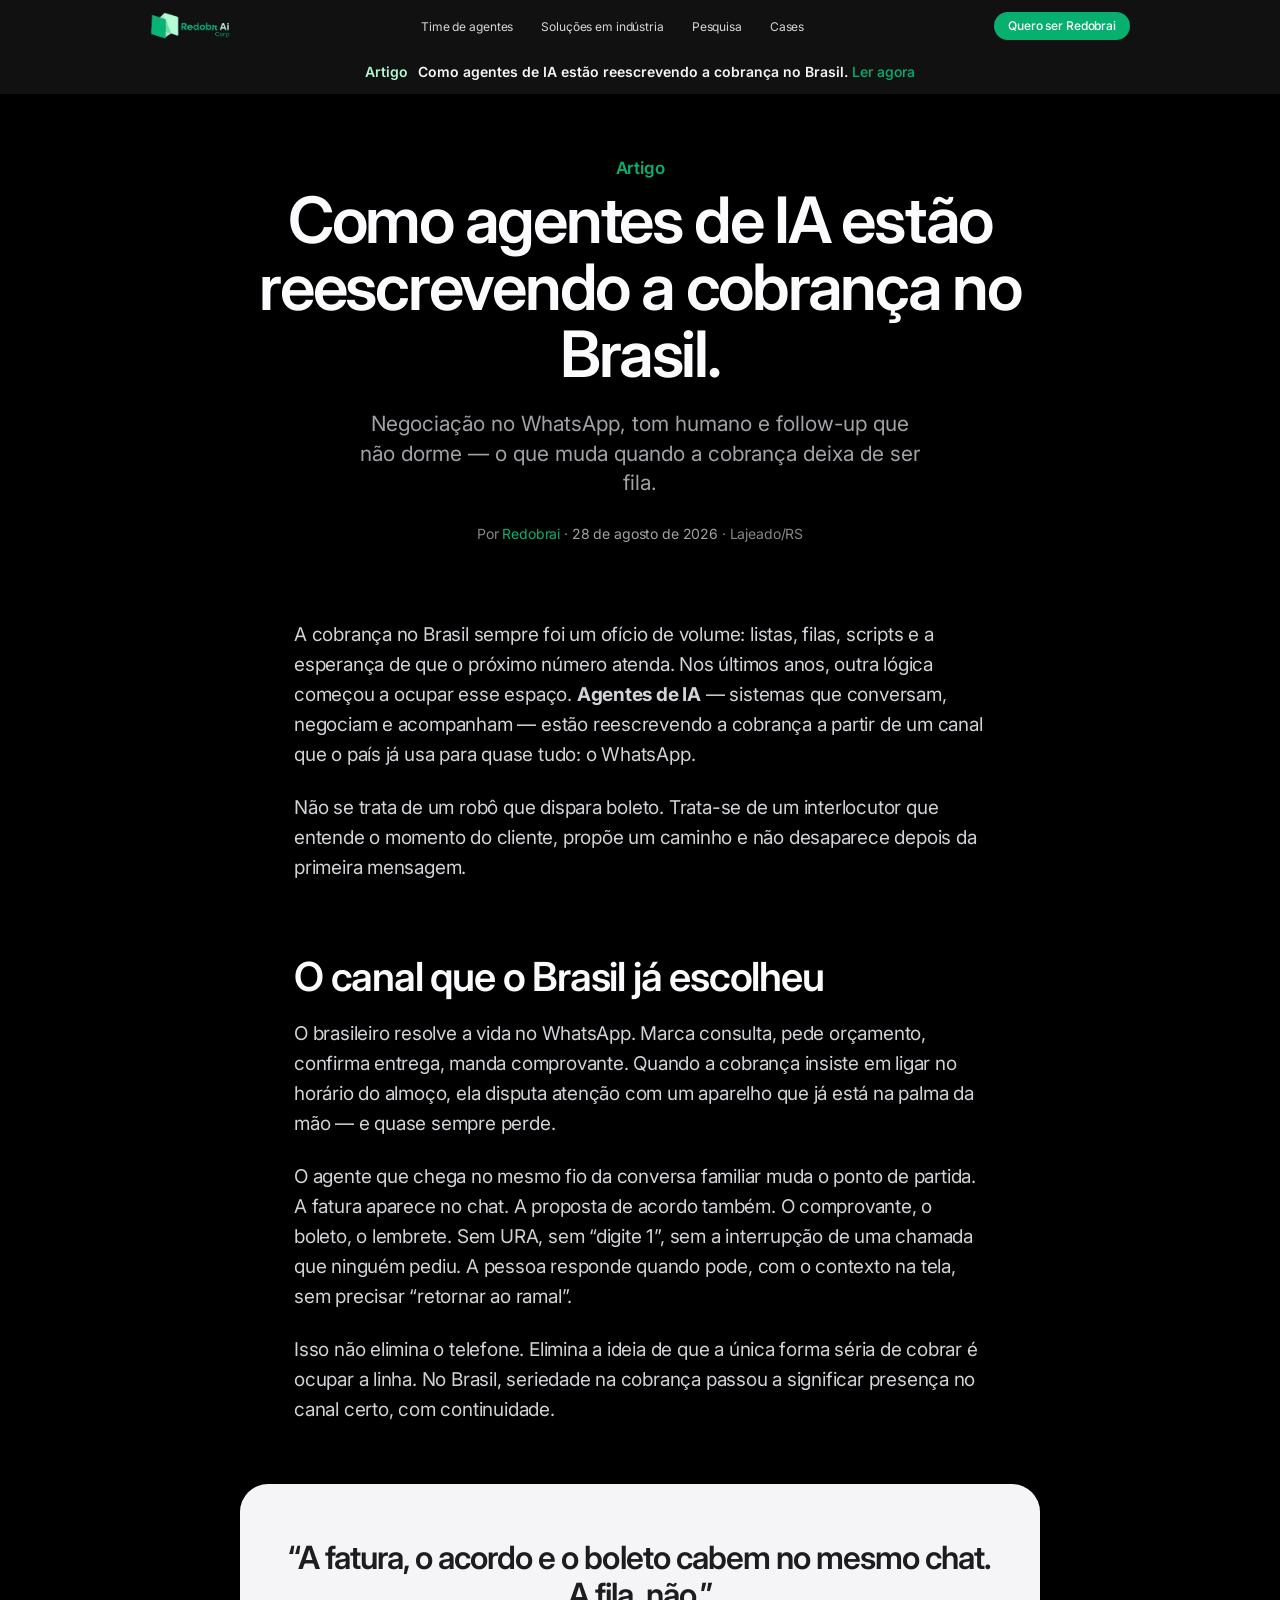
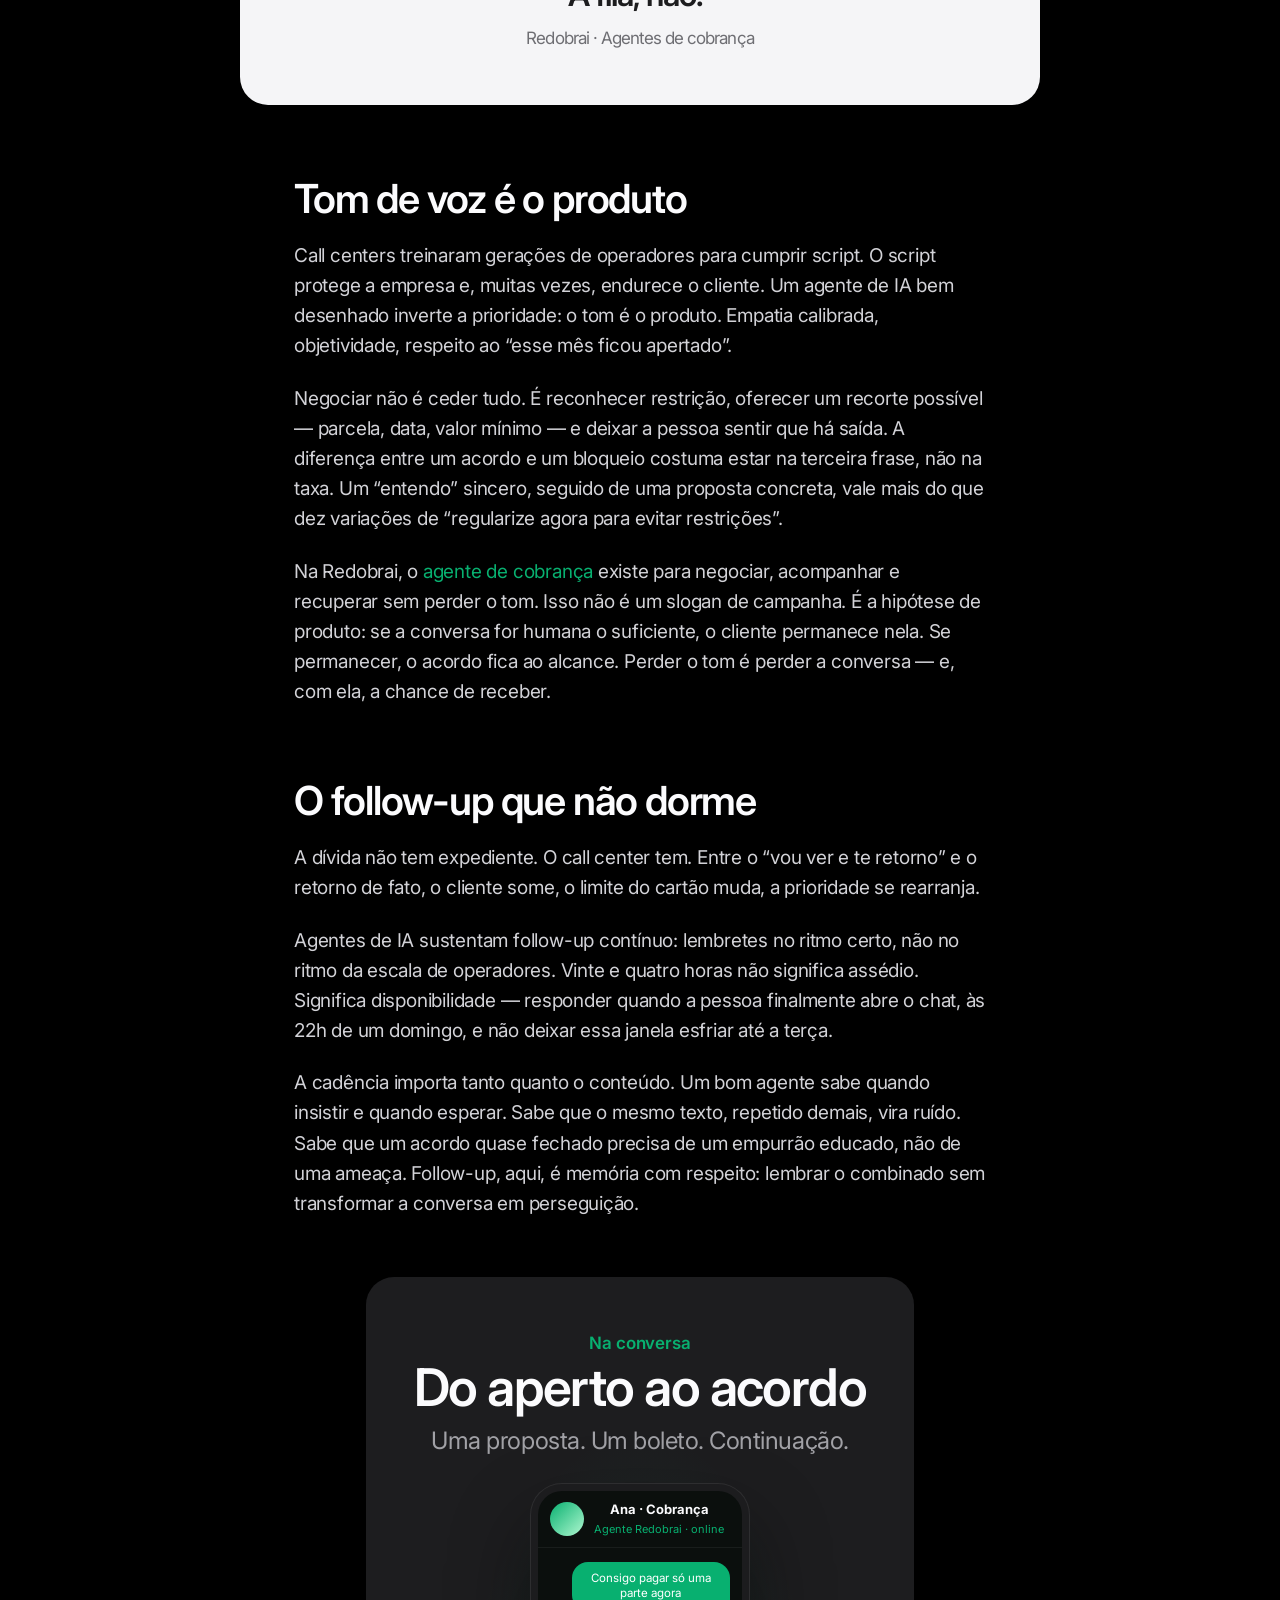
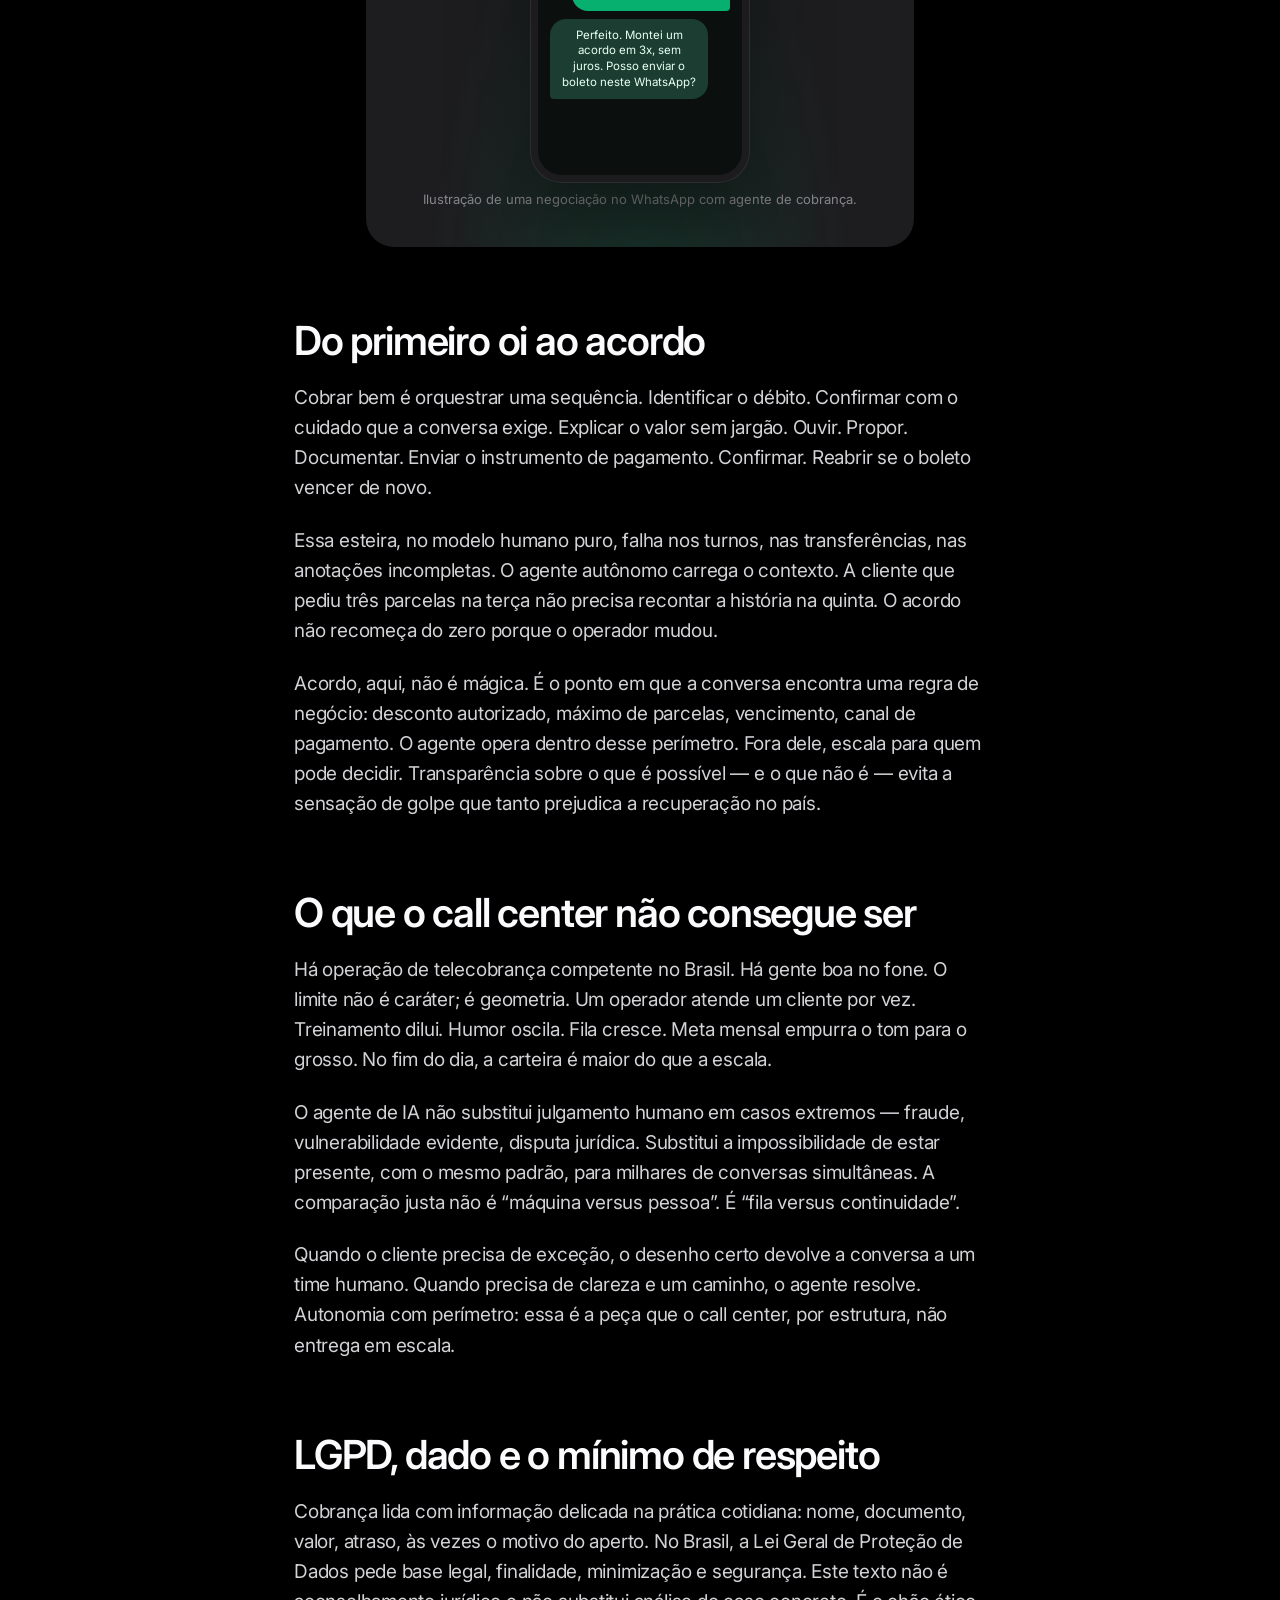
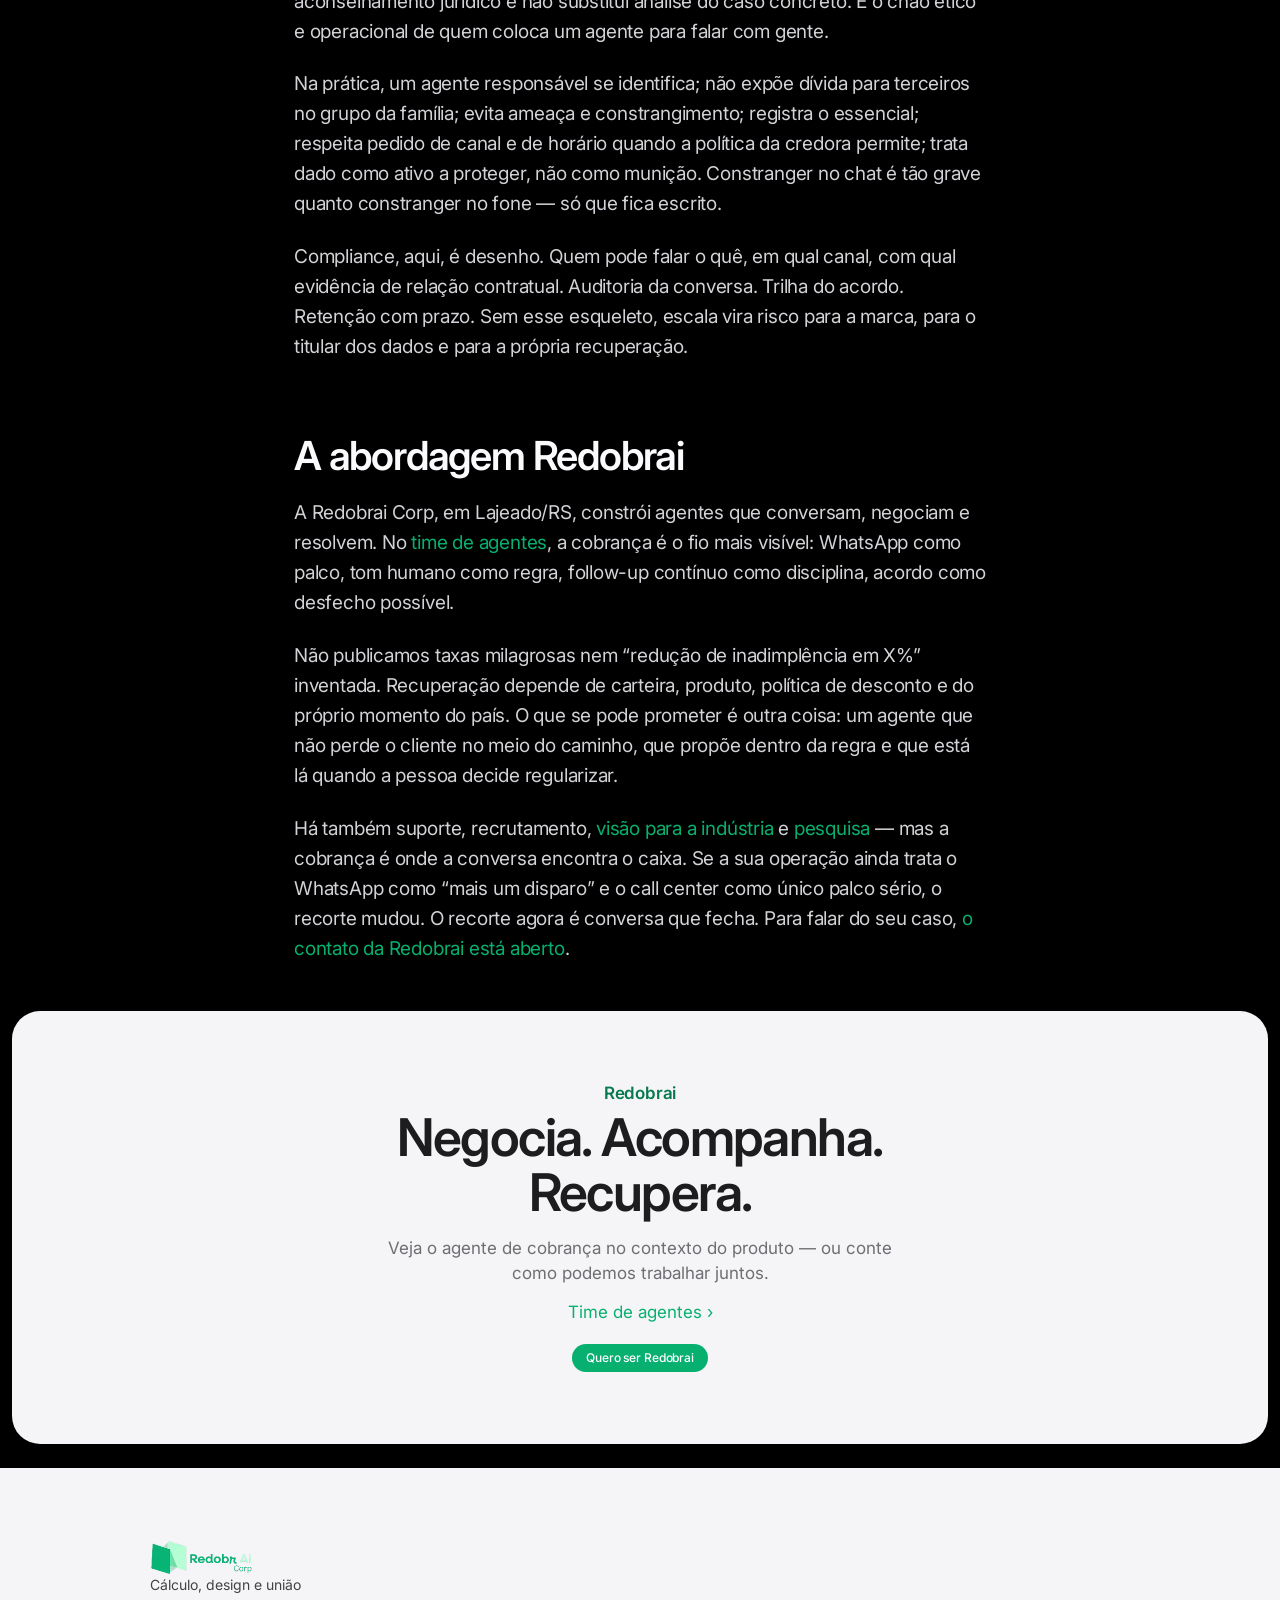
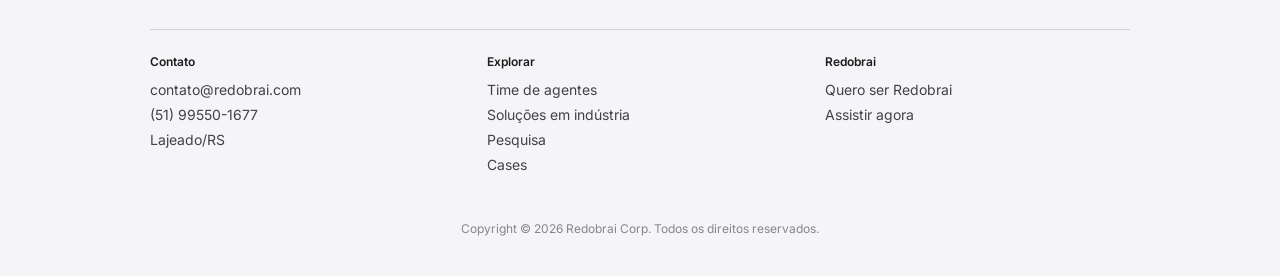
==== como-agentes-de-ia-estao-reescrevendo-a-cobranca-no-brasil.html @ c3fd3b08 "jkfj" ====
<!DOCTYPE html>
<html lang="pt-BR">
  <head>
    <meta charset="UTF-8" />
    <meta name="viewport" content="width=device-width, initial-scale=1.0" />
    <title>Como agentes de IA reescrevem a cobrança no Brasil</title>
    <meta
      name="description"
      content="Agentes de IA estão mudando a cobrança no Brasil: WhatsApp, tom de negociação, follow-up 24h e acordos — sem o ruído do call center. A visão da Redobrai."
    />
    <link
      rel="canonical"
      href="https://redobrai.com/como-agentes-de-ia-estao-reescrevendo-a-cobranca-no-brasil.html"
    />
    <meta name="author" content="Redobrai" />
    <meta name="robots" content="index, follow" />
    <meta property="og:type" content="article" />
    <meta property="og:locale" content="pt_BR" />
    <meta property="og:site_name" content="Redobrai" />
    <meta
      property="og:title"
      content="Como agentes de IA estão reescrevendo a cobrança no Brasil."
    />
    <meta
      property="og:description"
      content="WhatsApp, tom de voz, follow-up contínuo e acordos: o que muda quando a cobrança deixa de ser fila de call center."
    />
    <meta
      property="og:url"
      content="https://redobrai.com/como-agentes-de-ia-estao-reescrevendo-a-cobranca-no-brasil.html"
    />
    <meta property="og:image" content="https://redobrai.com/assets/logo.png" />
    <meta property="og:image:alt" content="Redobrai Corp" />
    <meta property="article:published_time" content="2026-08-28T08:00:00-03:00" />
    <meta property="article:modified_time" content="2026-08-28T08:00:00-03:00" />
    <meta property="article:author" content="Redobrai" />
    <meta property="article:section" content="Cobrança" />
    <meta name="twitter:card" content="summary_large_image" />
    <meta
      name="twitter:title"
      content="Como agentes de IA reescrevem a cobrança no Brasil"
    />
    <meta
      name="twitter:description"
      content="Agentes de IA, WhatsApp e follow-up 24h: como a cobrança no Brasil está mudando de tom — e de canal."
    />
    <meta name="twitter:image" content="https://redobrai.com/assets/logo.png" />
    <link rel="icon" type="image/png" href="assets/favicon.png" />
    <link rel="apple-touch-icon" href="assets/apple-touch-icon.png" />
    <link rel="preconnect" href="https://fonts.googleapis.com" />
    <link rel="preconnect" href="https://fonts.gstatic.com" crossorigin />
    <link
      href="https://fonts.googleapis.com/css2?family=Inter:wght@400;500;600;700&display=swap"
      rel="stylesheet"
    />
    <link rel="stylesheet" href="css/styles.css" />
    <link rel="stylesheet" href="css/article.css" />
    <script type="application/ld+json">
      {
        "@context": "https://schema.org",
        "@graph": [
          {
            "@type": "Organization",
            "@id": "https://redobrai.com/#organization",
            "name": "Redobrai Corp",
            "url": "https://redobrai.com/",
            "email": "contato@redobrai.com",
            "telephone": "+55-51-99550-1677",
            "address": {
              "@type": "PostalAddress",
              "addressLocality": "Lajeado",
              "addressRegion": "RS",
              "addressCountry": "BR"
            },
            "logo": {
              "@type": "ImageObject",
              "url": "https://redobrai.com/assets/logo.png"
            }
          },
          {
            "@type": "BlogPosting",
            "headline": "Como agentes de IA estão reescrevendo a cobrança no Brasil.",
            "description": "Agentes de IA estão mudando a cobrança no Brasil: WhatsApp, tom de negociação, follow-up 24h e acordos — sem o ruído do call center.",
            "inLanguage": "pt-BR",
            "datePublished": "2026-08-28T08:00:00-03:00",
            "dateModified": "2026-08-28T08:00:00-03:00",
            "author": {
              "@type": "Organization",
              "name": "Redobrai",
              "@id": "https://redobrai.com/#organization"
            },
            "publisher": {
              "@id": "https://redobrai.com/#organization"
            },
            "image": "https://redobrai.com/assets/logo.png",
            "mainEntityOfPage": {
              "@type": "WebPage",
              "@id": "https://redobrai.com/como-agentes-de-ia-estao-reescrevendo-a-cobranca-no-brasil.html"
            }
          }
        ]
      }
    </script>
  </head>
  <body>
    <a class="skip-link" href="#conteudo">Pular para o conteúdo</a>

    <header class="chrome">
      <div class="nav" id="nav">
        <div class="nav__inner">
          <a class="nav__logo" href="index.html" aria-label="Redobrai, página inicial">
            <img src="assets/logo.png" alt="Redobrai Corp" width="203" height="70" />
          </a>

          <nav class="nav__links" aria-label="Principal">
            <a href="index.html#agentes">Time de agentes</a>
            <a href="index.html#industria">Soluções em indústria</a>
            <a href="index.html#pesquisa">Pesquisa</a>
            <a href="index.html#cases">Cases</a>
          </nav>

          <div class="nav__actions">
            <button class="btn btn--nav" type="button" data-open-join>
              Quero ser Redobrai
            </button>
            <button
              class="nav__toggle"
              type="button"
              aria-label="Abrir menu"
              aria-expanded="false"
              aria-controls="menu-mobile"
            >
              <span></span>
              <span></span>
            </button>
          </div>
        </div>
      </div>
      <div id="promo-slot" class="promo-slot" hidden></div>
    </header>

    <div class="menu-mobile" id="menu-mobile" hidden>
      <nav aria-label="Menu mobile">
        <a href="index.html#agentes">Time de agentes</a>
        <a href="index.html#industria">Soluções em indústria</a>
        <a href="index.html#pesquisa">Pesquisa</a>
        <a href="index.html#cases">Cases</a>
        <button class="btn btn--primary" type="button" data-open-join>
          Quero ser Redobrai
        </button>
      </nav>
    </div>

    <main id="conteudo">
      <article>
        <header class="article-hero">
          <p class="eyebrow">Artigo</p>
          <h1>Como agentes de IA estão reescrevendo a cobrança no Brasil.</h1>
          <p class="article-hero__lead">
            Negociação no WhatsApp, tom humano e follow-up que não dorme — o que
            muda quando a cobrança deixa de ser fila.
          </p>
          <p class="article-hero__meta">
            Por <a href="index.html" rel="author">Redobrai</a>
            ·
            <time datetime="2026-08-28">28 de agosto de 2026</time>
            · Lajeado/RS
          </p>
        </header>

        <div class="article-body">
          <div class="prose">
            <p>
              A cobrança no Brasil sempre foi um ofício de volume: listas, filas,
              scripts e a esperança de que o próximo número atenda. Nos últimos
              anos, outra lógica começou a ocupar esse espaço.
              <strong>Agentes de IA</strong> — sistemas que conversam, negociam e
              acompanham — estão reescrevendo a cobrança a partir de um canal que
              o país já usa para quase tudo: o WhatsApp.
            </p>
            <p>
              Não se trata de um robô que dispara boleto. Trata-se de um
              interlocutor que entende o momento do cliente, propõe um caminho e
              não desaparece depois da primeira mensagem.
            </p>

            <h2>O canal que o Brasil já escolheu</h2>
            <p>
              O brasileiro resolve a vida no WhatsApp. Marca consulta, pede
              orçamento, confirma entrega, manda comprovante. Quando a cobrança
              insiste em ligar no horário do almoço, ela disputa atenção com um
              aparelho que já está na palma da mão — e quase sempre perde.
            </p>
            <p>
              O agente que chega no mesmo fio da conversa familiar muda o ponto
              de partida. A fatura aparece no chat. A proposta de acordo também.
              O comprovante, o boleto, o lembrete. Sem URA, sem “digite 1”, sem a
              interrupção de uma chamada que ninguém pediu. A pessoa responde
              quando pode, com o contexto na tela, sem precisar “retornar ao
              ramal”.
            </p>
            <p>
              Isso não elimina o telefone. Elimina a ideia de que a única forma
              séria de cobrar é ocupar a linha. No Brasil, seriedade na cobrança
              passou a significar presença no canal certo, com continuidade.
            </p>
          </div>
        </div>

        <section class="band" aria-label="Citação">
          <div class="tile tile--light article-pull">
            <blockquote>
              “A fatura, o acordo e o boleto cabem no mesmo chat. A fila, não.”
              <cite>Redobrai · Agentes de cobrança</cite>
            </blockquote>
          </div>
        </section>

        <div class="article-body">
          <div class="prose">
            <h2>Tom de voz é o produto</h2>
            <p>
              Call centers treinaram gerações de operadores para cumprir script.
              O script protege a empresa e, muitas vezes, endurece o cliente. Um
              agente de IA bem desenhado inverte a prioridade: o tom é o produto.
              Empatia calibrada, objetividade, respeito ao “esse mês ficou
              apertado”.
            </p>
            <p>
              Negociar não é ceder tudo. É reconhecer restrição, oferecer um
              recorte possível — parcela, data, valor mínimo — e deixar a pessoa
              sentir que há saída. A diferença entre um acordo e um bloqueio
              costuma estar na terceira frase, não na taxa. Um “entendo” sincero,
              seguido de uma proposta concreta, vale mais do que dez variações de
              “regularize agora para evitar restrições”.
            </p>
            <p>
              Na Redobrai, o
              <a href="index.html#agentes">agente de cobrança</a>
              existe para negociar, acompanhar e recuperar sem perder o tom. Isso
              não é um slogan de campanha. É a hipótese de produto: se a conversa
              for humana o suficiente, o cliente permanece nela. Se permanecer, o
              acordo fica ao alcance. Perder o tom é perder a conversa — e, com
              ela, a chance de receber.
            </p>

            <h2>O follow-up que não dorme</h2>
            <p>
              A dívida não tem expediente. O call center tem. Entre o “vou ver e
              te retorno” e o retorno de fato, o cliente some, o limite do cartão
              muda, a prioridade se rearranja.
            </p>
            <p>
              Agentes de IA sustentam follow-up contínuo: lembretes no ritmo
              certo, não no ritmo da escala de operadores. Vinte e quatro horas
              não significa assédio. Significa disponibilidade — responder quando
              a pessoa finalmente abre o chat, às 22h de um domingo, e não deixar
              essa janela esfriar até a terça.
            </p>
            <p>
              A cadência importa tanto quanto o conteúdo. Um bom agente sabe
              quando insistir e quando esperar. Sabe que o mesmo texto, repetido
              demais, vira ruído. Sabe que um acordo quase fechado precisa de um
              empurrão educado, não de uma ameaça. Follow-up, aqui, é memória com
              respeito: lembrar o combinado sem transformar a conversa em
              perseguição.
            </p>
          </div>
        </div>

        <section class="band" aria-label="Conversa de exemplo">
          <figure class="tile tile--dark tile--cobranca article-visual">
            <div class="tile__copy">
              <p class="eyebrow">Na conversa</p>
              <h2>Do aperto ao acordo</h2>
              <p class="tile__sub">Uma proposta. Um boleto. Continuação.</p>
            </div>
            <div class="phone phone--mini" aria-hidden="true">
              <div class="phone__bezel">
                <div class="phone__screen">
                  <div class="chat-head chat-head--sm">
                    <span class="avatar avatar--ana"></span>
                    <div>
                      <strong>Ana · Cobrança</strong>
                      <small>Agente Redobrai · online</small>
                    </div>
                  </div>
                  <div class="chat chat--sm">
                    <div class="bubble bubble--out">Consigo pagar só uma parte agora</div>
                    <div class="bubble bubble--in">
                      Perfeito. Montei um acordo em 3x, sem juros. Posso enviar o boleto neste WhatsApp?
                    </div>
                  </div>
                </div>
              </div>
            </div>
            <figcaption>
              Ilustração de uma negociação no WhatsApp com agente de cobrança.
            </figcaption>
          </figure>
        </section>

        <div class="article-body">
          <div class="prose">
            <h2>Do primeiro oi ao acordo</h2>
            <p>
              Cobrar bem é orquestrar uma sequência. Identificar o débito.
              Confirmar com o cuidado que a conversa exige. Explicar o valor sem
              jargão. Ouvir. Propor. Documentar. Enviar o instrumento de
              pagamento. Confirmar. Reabrir se o boleto vencer de novo.
            </p>
            <p>
              Essa esteira, no modelo humano puro, falha nos turnos, nas
              transferências, nas anotações incompletas. O agente autônomo
              carrega o contexto. A cliente que pediu três parcelas na terça não
              precisa recontar a história na quinta. O acordo não recomeça do
              zero porque o operador mudou.
            </p>
            <p>
              Acordo, aqui, não é mágica. É o ponto em que a conversa encontra
              uma regra de negócio: desconto autorizado, máximo de parcelas,
              vencimento, canal de pagamento. O agente opera dentro desse
              perímetro. Fora dele, escala para quem pode decidir. Transparência
              sobre o que é possível — e o que não é — evita a sensação de golpe
              que tanto prejudica a recuperação no país.
            </p>

            <h2>O que o call center não consegue ser</h2>
            <p>
              Há operação de telecobrança competente no Brasil. Há gente boa no
              fone. O limite não é caráter; é geometria. Um operador atende um
              cliente por vez. Treinamento dilui. Humor oscila. Fila cresce. Meta
              mensal empurra o tom para o grosso. No fim do dia, a carteira é
              maior do que a escala.
            </p>
            <p>
              O agente de IA não substitui julgamento humano em casos extremos —
              fraude, vulnerabilidade evidente, disputa jurídica. Substitui a
              impossibilidade de estar presente, com o mesmo padrão, para milhares
              de conversas simultâneas. A comparação justa não é “máquina versus
              pessoa”. É “fila versus continuidade”.
            </p>
            <p>
              Quando o cliente precisa de exceção, o desenho certo devolve a
              conversa a um time humano. Quando precisa de clareza e um caminho,
              o agente resolve. Autonomia com perímetro: essa é a peça que o
              call center, por estrutura, não entrega em escala.
            </p>

            <h2>LGPD, dado e o mínimo de respeito</h2>
            <p>
              Cobrança lida com informação delicada na prática cotidiana: nome,
              documento, valor, atraso, às vezes o motivo do aperto. No Brasil, a
              Lei Geral de Proteção de Dados pede base legal, finalidade,
              minimização e segurança. Este texto não é aconselhamento jurídico e
              não substitui análise do caso concreto. É o chão ético e
              operacional de quem coloca um agente para falar com gente.
            </p>
            <p>
              Na prática, um agente responsável se identifica; não expõe dívida
              para terceiros no grupo da família; evita ameaça e constrangimento;
              registra o essencial; respeita pedido de canal e de horário quando
              a política da credora permite; trata dado como ativo a proteger, não
              como munição. Constranger no chat é tão grave quanto constranger no
              fone — só que fica escrito.
            </p>
            <p>
              Compliance, aqui, é desenho. Quem pode falar o quê, em qual canal,
              com qual evidência de relação contratual. Auditoria da conversa.
              Trilha do acordo. Retenção com prazo. Sem esse esqueleto, escala
              vira risco para a marca, para o titular dos dados e para a própria
              recuperação.
            </p>

            <h2>A abordagem Redobrai</h2>
            <p>
              A Redobrai Corp, em Lajeado/RS, constrói agentes que conversam,
              negociam e resolvem. No
              <a href="index.html#agentes">time de agentes</a>, a cobrança é o
              fio mais visível: WhatsApp como palco, tom humano como regra,
              follow-up contínuo como disciplina, acordo como desfecho possível.
            </p>
            <p>
              Não publicamos taxas milagrosas nem “redução de inadimplência em
              X%” inventada. Recuperação depende de carteira, produto, política
              de desconto e do próprio momento do país. O que se pode prometer é
              outra coisa: um agente que não perde o cliente no meio do caminho,
              que propõe dentro da regra e que está lá quando a pessoa decide
              regularizar.
            </p>
            <p>
              Há também suporte, recrutamento,
              <a href="index.html#industria">visão para a indústria</a>
              e
              <a href="index.html#pesquisa">pesquisa</a>
              — mas a cobrança é onde a conversa encontra o caixa. Se a sua
              operação ainda trata o WhatsApp como “mais um disparo” e o call
              center como único palco sério, o recorte mudou. O recorte agora é
              conversa que fecha. Para falar do seu caso,
              <a href="index.html#contato">o contato da Redobrai está aberto</a>.
            </p>
          </div>
        </div>

        <section class="band">
          <div class="tile tile--light article-cta">
            <div class="tile__copy">
              <p class="eyebrow">Redobrai</p>
              <h2>Negocia. Acompanha. Recupera.</h2>
              <p class="tile__body">
                Veja o agente de cobrança no contexto do produto — ou conte como
                podemos trabalhar juntos.
              </p>
              <a class="text-link" href="index.html#agentes">Time de agentes</a>
              <br />
              <button class="btn btn--primary" type="button" data-open-join>
                Quero ser Redobrai
              </button>
            </div>
          </div>
        </section>
      </article>
    </main>

    <footer class="footer" id="contato">
      <div class="footer__top">
        <img class="footer__logo" src="assets/logo.png" alt="Redobrai Corp" width="203" height="70" />
        <p class="footer__tag">Cálculo, design e união</p>
      </div>
      <div class="footer__grid">
        <div>
          <h3>Contato</h3>
          <a href="mailto:contato@redobrai.com">contato@redobrai.com</a>
          <a href="https://wa.me/5551995501677" rel="noopener noreferrer" target="_blank">
            (51) 99550-1677
          </a>
          <p>Lajeado/RS</p>
        </div>
        <div>
          <h3>Explorar</h3>
          <a href="index.html#agentes">Time de agentes</a>
          <a href="index.html#industria">Soluções em indústria</a>
          <a href="index.html#pesquisa">Pesquisa</a>
          <a href="index.html#cases">Cases</a>
        </div>
        <div>
          <h3>Redobrai</h3>
          <button type="button" data-open-join>Quero ser Redobrai</button>
          <button type="button" data-open-film>Assistir agora</button>
        </div>
      </div>
      <p class="footer__copy">Copyright © 2026 Redobrai Corp. Todos os direitos reservados.</p>
    </footer>

    <div class="overlay" id="film" hidden role="dialog" aria-modal="true" aria-labelledby="film-title">
      <div class="film">
        <button class="overlay__close" type="button" data-close aria-label="Fechar"></button>
        <div class="film__stage">
          <p class="film__kicker">Redobrai</p>
          <h2 id="film-title">O futuro dos agentes de cobrança com IA</h2>
          <p class="film__line">Uma conversa. Um acordo. Um cliente que volta a respirar.</p>
          <div class="film__phone">
            <div class="phone phone--film">
              <div class="phone__bezel">
                <div class="phone__screen">
                  <div class="chat-head">
                    <span class="avatar avatar--ana"></span>
                    <div>
                      <strong>Ana · Cobrança</strong>
                      <small>Agente Redobrai</small>
                    </div>
                  </div>
                  <div class="chat" id="film-chat"></div>
                </div>
              </div>
            </div>
          </div>
        </div>
      </div>
    </div>

    <div class="overlay" id="join" hidden role="dialog" aria-modal="true" aria-labelledby="join-title">
      <div class="join">
        <button class="overlay__close overlay__close--dark" type="button" data-close aria-label="Fechar"></button>
        <h2 id="join-title">Quero ser Redobrai</h2>
        <p>Conte como podemos trabalhar juntos. Respondemos em Lajeado/RS e para o Brasil inteiro.</p>
        <form id="join-form">
          <label>
            Nome
            <input type="text" name="nome" required autocomplete="name" />
          </label>
          <label>
            E-mail
            <input type="email" name="email" required autocomplete="email" />
          </label>
          <label>
            Empresa
            <input type="text" name="empresa" autocomplete="organization" />
          </label>
          <label>
            Interesse
            <select name="interesse" required>
              <option value="" disabled selected>Selecione</option>
              <option>Agentes de cobrança</option>
              <option>Agentes de suporte</option>
              <option>Agentes de recrutamento</option>
              <option>Visão computacional para indústria</option>
              <option>Pesquisa e parcerias</option>
              <option>Fazer parte do time</option>
            </select>
          </label>
          <label>
            Mensagem
            <textarea name="mensagem" rows="4" required></textarea>
          </label>
          <button class="btn btn--primary btn--block" type="submit">Enviar</button>
        </form>
        <p class="join__alt">
          Ou fale agora:
          <a href="mailto:contato@redobrai.com">contato@redobrai.com</a>
          ·
          <a href="https://wa.me/5551995501677" rel="noopener noreferrer" target="_blank">(51) 99550-1677</a>
        </p>
        <p class="join__success" hidden>Recebemos sua mensagem. Em breve a Redobrai retorna.</p>
      </div>
    </div>

    <script src="js/promo-config.js"></script>
    <script src="js/main.js"></script>
  </body>
</html>
---- css/styles.css ----
:root {
  --green: #08b070;
  --green-deep: #067a4e;
  --mint: #b0f8d0;
  --black: #000;
  --ink: #1d1d1f;
  --muted: #86868b;
  --line: #d2d2d7;
  --paper: #f5f5f7;
  --white: #fbfbfd;
  --nav-h: 52px;
  --promo-h: 0px;
  --gap: 12px;
  --radius: 28px;
  --font: "SF Pro Display", "SF Pro Text", Inter, -apple-system, BlinkMacSystemFont,
    "Segoe UI", sans-serif;
}

*,
*::before,
*::after {
  box-sizing: border-box;
}

html {
  scroll-behavior: smooth;
}

body {
  margin: 0;
  padding-top: calc(var(--nav-h) + var(--promo-h));
  font-family: var(--font);
  background: var(--black);
  color: var(--white);
  -webkit-font-smoothing: antialiased;
  text-rendering: optimizeLegibility;
}

img {
  max-width: 100%;
  height: auto;
  display: block;
}

button,
input,
select,
textarea {
  font-family: inherit;
}

a {
  color: inherit;
}

.skip-link {
  position: absolute;
  left: -999px;
  top: 0;
  background: var(--green);
  color: #fff;
  padding: 8px 16px;
  z-index: 100;
}

.skip-link:focus {
  left: 12px;
  top: 12px;
}

/* Nav + promo colados */
.chrome {
  position: fixed;
  inset: 0 0 auto 0;
  z-index: 50;
  background: rgba(22, 22, 23, 0.8);
  backdrop-filter: saturate(180%) blur(20px);
  -webkit-backdrop-filter: saturate(180%) blur(20px);
}

.nav {
  height: var(--nav-h);
}

.nav__inner {
  max-width: 1024px;
  height: 100%;
  margin: 0 auto;
  padding: 0 22px;
  display: grid;
  grid-template-columns: auto 1fr auto;
  align-items: center;
  gap: 24px;
}

.nav__logo img {
  height: 28px;
  width: auto;
}

.nav__links {
  display: flex;
  justify-content: center;
  gap: 28px;
}

.nav__links a {
  text-decoration: none;
  font-size: 12px;
  font-weight: 400;
  letter-spacing: -0.01em;
  color: #d6d6d6;
  transition: color 0.2s ease;
}

.nav__links a:hover {
  color: #fff;
}

.nav__actions {
  display: flex;
  align-items: center;
  gap: 10px;
}

.btn {
  appearance: none;
  border: 0;
  cursor: pointer;
  font-weight: 500;
  letter-spacing: -0.01em;
}

.btn--nav,
.btn--primary {
  background: var(--green);
  color: #fff;
  border-radius: 980px;
  padding: 6px 14px;
  font-size: 12px;
  line-height: 1.3;
  transition: background 0.2s ease, transform 0.2s ease;
}

.btn--nav:hover,
.btn--primary:hover {
  background: var(--green-deep);
}

.btn--play {
  display: inline-flex;
  align-items: center;
  gap: 10px;
  background: #fff;
  color: var(--ink);
  border-radius: 980px;
  padding: 12px 22px;
  font-size: 17px;
  margin-top: 8px;
}

.btn--play:hover {
  background: #e8e8ed;
}

.btn--block {
  width: 100%;
  padding: 14px 18px;
  font-size: 17px;
}

.play-icon {
  width: 18px;
  height: 18px;
  border-radius: 50%;
  background: var(--green);
  position: relative;
}

.play-icon::after {
  content: "";
  position: absolute;
  left: 7px;
  top: 4px;
  border-style: solid;
  border-width: 5px 0 5px 8px;
  border-color: transparent transparent transparent #fff;
}

.nav__toggle {
  display: none;
  width: 40px;
  height: 40px;
  background: transparent;
  border: 0;
  position: relative;
  cursor: pointer;
}

.nav__toggle span {
  position: absolute;
  left: 10px;
  right: 10px;
  height: 1.5px;
  background: #fff;
  transition: transform 0.25s ease;
}

.nav__toggle span:first-child {
  top: 16px;
}

.nav__toggle span:last-child {
  top: 23px;
}

.nav.is-open .nav__toggle span:first-child {
  transform: translateY(3.5px) rotate(40deg);
}

.nav.is-open .nav__toggle span:last-child {
  transform: translateY(-3.5px) rotate(-40deg);
}

.menu-mobile {
  position: fixed;
  inset: calc(var(--nav-h) + var(--promo-h)) 0 0 0;
  background: rgba(22, 22, 23, 0.96);
  z-index: 45;
  padding: 28px 28px 48px;
}

.menu-mobile nav {
  display: flex;
  flex-direction: column;
  gap: 18px;
  max-width: 400px;
}

.menu-mobile a,
.menu-mobile button {
  font-size: 28px;
  font-weight: 600;
  text-decoration: none;
  color: #fff;
  background: none;
  border: 0;
  text-align: left;
  padding: 0;
  cursor: pointer;
}

.menu-mobile .btn--primary {
  margin-top: 12px;
  font-size: 17px;
  text-align: center;
  padding: 12px 18px;
}

.promo-slot {
  margin: 0;
}

.promo-banner {
  background: transparent;
  color: #f5f5f7;
  text-align: center;
  padding: 10px 24px 12px;
  font-size: 14px;
  line-height: 1.4;
}

.promo-banner a {
  color: var(--green);
  text-decoration: none;
  font-weight: 500;
}

.promo-banner a:hover {
  text-decoration: underline;
}

.promo-banner strong {
  font-weight: 600;
}

.promo-banner .kicker {
  color: var(--mint);
  font-weight: 600;
  margin-right: 6px;
}

.promo-modal {
  background: rgba(8, 176, 112, 0.08);
  padding: 14px 28px 16px;
}

.promo-modal__card {
  max-width: 980px;
  margin: 0 auto;
  display: flex;
  align-items: center;
  justify-content: space-between;
  gap: 24px;
}

.promo-modal h2 {
  margin: 0 0 4px;
  font-size: 21px;
  letter-spacing: -0.02em;
}

.promo-modal p {
  margin: 0;
  color: #d2d2d7;
  font-size: 14px;
}

/* Hero */
.hero {
  min-height: calc(100vh - var(--nav-h) - var(--promo-h));
  padding: 48px 24px 72px;
  display: grid;
  grid-template-columns: 1fr 1fr;
  gap: 40px;
  align-items: center;
  max-width: 1120px;
  margin: 0 auto;
}

.eyebrow {
  font-size: 17px;
  font-weight: 600;
  color: var(--green);
  margin: 0 0 8px;
  letter-spacing: -0.01em;
}

.hero h1 {
  margin: 0;
  font-size: clamp(40px, 5.4vw, 64px);
  line-height: 1.05;
  letter-spacing: -0.035em;
  font-weight: 600;
}

.hero__lead {
  margin: 18px 0 22px;
  font-size: 21px;
  line-height: 1.4;
  color: #a1a1a6;
  max-width: 34ch;
}

.hero__stage {
  position: relative;
  display: flex;
  justify-content: center;
  min-height: 560px;
}

.hero__glow {
  position: absolute;
  width: 420px;
  height: 420px;
  background: radial-gradient(circle, rgba(8, 176, 112, 0.28), transparent 68%);
  top: 50%;
  left: 50%;
  transform: translate(-50%, -46%);
  pointer-events: none;
}

/* Phones */
.phone {
  position: relative;
  z-index: 1;
}

.phone__bezel {
  width: 280px;
  height: 572px;
  background: #1c1c1e;
  border-radius: 44px;
  padding: 10px;
  box-shadow: 0 40px 80px rgba(0, 0, 0, 0.45), inset 0 0 0 1px rgba(255, 255, 255, 0.08);
}

.phone--hero {
  transform: rotate(-8deg) translateY(12px);
  animation: float 6s ease-in-out infinite;
}

.phone__screen {
  height: 100%;
  background: #0b0f0d;
  border-radius: 34px;
  overflow: hidden;
  display: flex;
  flex-direction: column;
}

.status-bar {
  display: flex;
  justify-content: space-between;
  padding: 12px 22px 4px;
  font-size: 12px;
  color: #e8e8ed;
}

.status-bar__icons {
  width: 52px;
  height: 10px;
  border-radius: 4px;
  background: linear-gradient(90deg, #fff 40%, var(--green) 40%);
  opacity: 0.7;
}

.chat-head {
  display: flex;
  gap: 10px;
  align-items: center;
  padding: 8px 16px 12px;
  border-bottom: 1px solid rgba(255, 255, 255, 0.06);
}

.chat-head strong {
  display: block;
  font-size: 13px;
}

.chat-head small {
  color: var(--green);
  font-size: 11px;
}

.avatar {
  width: 34px;
  height: 34px;
  border-radius: 50%;
  background: linear-gradient(135deg, var(--green), var(--mint));
}

.avatar--leo {
  background: linear-gradient(135deg, #32ade6, #64d2ff);
}

.avatar--ria {
  background: linear-gradient(135deg, #bf5af2, #ff375f);
}

.chat {
  padding: 14px 12px;
  display: flex;
  flex-direction: column;
  gap: 8px;
  flex: 1;
}

.bubble {
  max-width: 88%;
  padding: 9px 12px;
  border-radius: 16px;
  font-size: 12.5px;
  line-height: 1.35;
}

.bubble--in {
  background: #1c3d31;
  color: #e8fff4;
  border-bottom-left-radius: 4px;
}

.bubble--out {
  align-self: flex-end;
  background: var(--green);
  color: #fff;
  border-bottom-right-radius: 4px;
}

.bubble--typing {
  display: inline-flex;
  gap: 4px;
  width: fit-content;
  padding: 12px 14px;
}

.bubble--typing span {
  width: 6px;
  height: 6px;
  border-radius: 50%;
  background: var(--mint);
  animation: blink 1.2s infinite;
}

.bubble--typing span:nth-child(2) {
  animation-delay: 0.15s;
}

.bubble--typing span:nth-child(3) {
  animation-delay: 0.3s;
}

.phone--mini .phone__bezel {
  width: 220px;
  height: 300px;
  border-radius: 32px;
  padding: 8px;
}

.phone--mini .phone__screen {
  border-radius: 24px;
}

.phone--light .phone__screen {
  background: #f2f2f7;
}

.phone--light .chat-head {
  border-color: rgba(0, 0, 0, 0.06);
  color: var(--ink);
}

.phone--light .bubble--in {
  background: #e5e5ea;
  color: var(--ink);
}

.chat--sm .bubble {
  font-size: 11.5px;
}

.chat-head--sm {
  padding: 10px 12px;
}

.band,
#contato {
  scroll-margin-top: calc(var(--nav-h) + var(--promo-h) + 8px);
}

.band {
  padding: 0 var(--gap) var(--gap);
  display: flex;
  flex-direction: column;
  gap: var(--gap);
}

.tile {
  border-radius: var(--radius);
  overflow: hidden;
  padding: 64px 48px 0;
  min-height: 580px;
  display: flex;
  flex-direction: column;
  align-items: center;
  text-align: center;
}

.tile--dark {
  background: #1d1d1f;
  color: var(--white);
}

.tile--light {
  background: var(--paper);
  color: var(--ink);
}

.tile--light .tile__body,
.tile--light .tile__sub {
  color: #6e6e73;
}

.tile--light .eyebrow {
  color: var(--green-deep);
}

.tile__copy {
  max-width: 640px;
}

.tile h2 {
  margin: 0;
  font-size: clamp(36px, 4.6vw, 52px);
  letter-spacing: -0.03em;
  line-height: 1.05;
  font-weight: 600;
}

.tile__sub {
  margin: 10px 0 0;
  font-size: 24px;
  font-weight: 400;
  letter-spacing: -0.02em;
  color: #a1a1a6;
}

.tile__body {
  margin: 16px auto 0;
  font-size: 17px;
  line-height: 1.47;
  color: #a1a1a6;
  max-width: 52ch;
}

.text-link {
  display: inline-block;
  margin-top: 16px;
  color: var(--green);
  text-decoration: none;
  font-size: 17px;
}

.text-link::after {
  content: " ›";
}

.text-link:hover {
  text-decoration: underline;
}

.tile__visual {
  margin-top: auto;
  padding: 40px 0 56px;
}

.tile-grid {
  display: grid;
  grid-template-columns: 1fr 1fr;
  gap: var(--gap);
}

.tile-grid .tile {
  min-height: 640px;
  padding-bottom: 0;
}

.tile-grid .phone {
  margin-top: 36px;
}

.metric-stack {
  display: flex;
  gap: 16px;
  justify-content: center;
  flex-wrap: wrap;
}

.metric {
  background: rgba(8, 176, 112, 0.12);
  border: 1px solid rgba(8, 176, 112, 0.28);
  border-radius: 20px;
  padding: 20px 28px;
  min-width: 140px;
}

.metric span {
  display: block;
  color: #86868b;
  font-size: 12px;
  text-transform: uppercase;
  letter-spacing: 0.08em;
}

.metric strong {
  font-size: 22px;
  font-weight: 600;
}

.tile--cobranca {
  background:
    radial-gradient(ellipse at 50% 120%, rgba(8, 176, 112, 0.18), transparent 55%),
    #1d1d1f;
}

/* Industry HUD */
.hud {
  width: min(720px, 100%);
  margin-top: 48px;
  padding-bottom: 56px;
}

.hud__frame {
  position: relative;
  height: 320px;
  border-radius: 24px;
  background: #1a1c1f;
  overflow: hidden;
  box-shadow: 0 30px 60px rgba(0, 0, 0, 0.12);
}

.hud__photo {
  position: absolute;
  inset: 0;
  width: 100%;
  height: 100%;
  object-fit: cover;
  object-position: center 46%;
  display: block;
  z-index: 0;
}

.hud__box,
.hud__tag {
  z-index: 1;
  pointer-events: none;
}

.hud__box {
  position: absolute;
  border: 2px solid var(--green);
  border-radius: 6px;
  box-shadow: 0 0 0 1px rgba(8, 176, 112, 0.25), 0 0 18px rgba(8, 176, 112, 0.28);
}

.hud__box--ok {
  left: 18%;
  top: 20%;
  width: 64%;
  height: 62%;
}

.hud__box--scan {
  left: 0;
  top: 42%;
  width: 100%;
  height: 2px;
  border: 0;
  border-radius: 0;
  background: linear-gradient(90deg, transparent, rgba(8, 176, 112, 0.95), transparent);
  box-shadow: 0 0 16px rgba(8, 176, 112, 0.55);
  animation: scan 2.8s linear infinite;
}

.hud__tag {
  position: absolute;
  font-size: 11px;
  font-weight: 600;
  letter-spacing: 0.08em;
  padding: 4px 8px;
  border-radius: 4px;
}

.hud__tag--ok {
  top: 18px;
  right: 18px;
  background: var(--green);
  color: #fff;
}

.hud__tag--cam {
  top: 18px;
  left: 18px;
  background: rgba(0, 0, 0, 0.55);
  color: #fff;
}

.hud__meta {
  display: flex;
  justify-content: space-between;
  gap: 12px;
  list-style: none;
  padding: 22px 8px 0;
  margin: 0;
  color: #6e6e73;
  font-size: 14px;
  text-align: left;
}

.hud__meta span {
  display: block;
  color: var(--ink);
  font-weight: 600;
  font-size: 15px;
}

/* Research — text-only Apple product card */
.tile--pesquisa {
  padding: 80px 48px 88px;
  min-height: 320px;
  justify-content: center;
  background:
    radial-gradient(ellipse at 50% 120%, rgba(8, 176, 112, 0.16), transparent 55%),
    #1d1d1f;
}

.tile--case {
  align-items: flex-start;
  text-align: left;
  padding: 56px 48px 64px;
  min-height: auto;
}

.tile--case .tile__body {
  margin-left: 0;
}

.case-points {
  margin: 28px 0 0;
  padding: 0;
  list-style: none;
}

.case-points li {
  padding: 12px 0;
  border-top: 1px solid rgba(134, 134, 139, 0.28);
  font-size: 17px;
}

.tile--light .case-points li {
  color: var(--ink);
}

/* Clients — concentric arcs, hub at bottom */
.tile--clientes {
  padding: 72px 16px 0;
  min-height: 720px;
  justify-content: flex-start;
  background:
    radial-gradient(ellipse at 50% 118%, rgba(8, 176, 112, 0.22), transparent 52%),
    #1d1d1f;
}

.tile--clientes .tile__copy {
  position: relative;
  z-index: 2;
}

.tile--clientes .tile__sub {
  color: #a1a1a6;
  font-size: 21px;
}

.clients-orbit {
  --r1: 96px;
  --r2: 164px;
  --r3: 236px;
  --r4: 308px;
  --r5: 380px;
  --r6: 452px;
  --node: 88px;
  --hub: 132px;
  --origin: calc(16px + var(--hub) / 2);
  position: relative;
  width: 100%;
  height: 500px;
  margin-top: auto;
  overflow: hidden;
}

.clients-orbit__glow {
  position: absolute;
  left: 50%;
  bottom: var(--origin);
  width: 320px;
  height: 320px;
  transform: translate(-50%, 50%);
  background: radial-gradient(circle, rgba(8, 176, 112, 0.42), transparent 68%);
  pointer-events: none;
  z-index: 0;
}

.clients-orbit__arcs {
  position: absolute;
  inset: 0;
  pointer-events: none;
  z-index: 1;
}

.clients-orbit__arc {
  position: absolute;
  left: 50%;
  bottom: var(--origin);
  width: calc(var(--r) * 2);
  height: calc(var(--r) * 2);
  border: 1px solid rgba(255, 255, 255, 0.11);
  border-radius: 50%;
  transform: translate(-50%, 50%);
}

.clients-orbit__arc--soft {
  border-color: rgba(8, 176, 112, 0.16);
}

.clients-orbit__nodes {
  list-style: none;
  margin: 0;
  padding: 0;
}

.clients-orbit__node {
  position: absolute;
  left: 50%;
  bottom: var(--origin);
  width: var(--node);
  height: var(--node);
  margin: 0 0 calc(var(--node) / -2) calc(var(--node) / -2);
  transform: rotate(var(--a)) translateY(calc(-1 * var(--r))) rotate(calc(-1 * var(--a)));
  z-index: 2;
}

.client-mark {
  width: 100%;
  height: 100%;
  border-radius: 50%;
  background: #141416;
  border: 1px solid rgba(255, 255, 255, 0.12);
  box-shadow:
    0 10px 28px rgba(0, 0, 0, 0.38),
    inset 0 1px 0 rgba(255, 255, 255, 0.07);
  display: flex;
  flex-direction: column;
  align-items: center;
  justify-content: center;
  text-align: center;
  padding: 10px 8px;
  gap: 3px;
}

.client-mark strong {
  font-size: 12.5px;
  font-weight: 600;
  letter-spacing: -0.03em;
  color: #f5f5f7;
  line-height: 1.1;
  max-width: 100%;
}

.client-mark small {
  font-size: 8.5px;
  font-weight: 600;
  letter-spacing: 0.1em;
  text-transform: uppercase;
  color: var(--green);
  line-height: 1.2;
}

.client-mark--long strong {
  font-size: 10.5px;
  letter-spacing: -0.045em;
}

.client-mark__sr {
  position: absolute;
  width: 1px;
  height: 1px;
  padding: 0;
  margin: -1px;
  overflow: hidden;
  clip: rect(0, 0, 0, 0);
  white-space: nowrap;
  border: 0;
}

.clients-orbit__hub {
  position: absolute;
  left: 50%;
  bottom: 16px;
  width: var(--hub);
  height: var(--hub);
  transform: translateX(-50%);
  border-radius: 50%;
  background: #0c0c0e;
  border: 1px solid rgba(8, 176, 112, 0.38);
  box-shadow:
    0 0 0 10px rgba(8, 176, 112, 0.06),
    0 0 48px rgba(8, 176, 112, 0.38),
    0 0 96px rgba(8, 176, 112, 0.22);
  display: grid;
  place-items: center;
  z-index: 3;
  animation: hub-glow 4.5s ease-in-out infinite;
}

.clients-orbit__hub img {
  width: 78%;
  height: auto;
  mix-blend-mode: lighten;
}

@keyframes hub-glow {
  0%,
  100% {
    box-shadow:
      0 0 0 10px rgba(8, 176, 112, 0.06),
      0 0 48px rgba(8, 176, 112, 0.34),
      0 0 96px rgba(8, 176, 112, 0.18);
  }
  50% {
    box-shadow:
      0 0 0 12px rgba(8, 176, 112, 0.1),
      0 0 64px rgba(8, 176, 112, 0.5),
      0 0 120px rgba(8, 176, 112, 0.28);
  }
}

/* Footer */
.footer {
  background: var(--paper);
  color: #6e6e73;
  padding: 72px 28px 40px;
  margin-top: var(--gap);
}

.footer__top {
  max-width: 980px;
  margin: 0 auto 36px;
}

.footer__logo {
  height: 36px;
  width: auto;
  filter: none;
}

.footer__tag {
  margin: 12px 0 0;
  font-size: 17px;
}

.footer__grid {
  max-width: 980px;
  margin: 0 auto;
  display: grid;
  grid-template-columns: repeat(3, 1fr);
  gap: 32px;
  padding-top: 24px;
  border-top: 1px solid var(--line);
}

.footer h3 {
  margin: 0 0 12px;
  font-size: 12px;
  color: var(--ink);
  font-weight: 600;
}

.footer a,
.footer button,
.footer p {
  display: block;
  background: none;
  border: 0;
  padding: 0;
  margin: 0 0 8px;
  color: #424245;
  font-size: 14px;
  text-decoration: none;
  text-align: left;
  cursor: pointer;
}

.footer a:hover,
.footer button:hover {
  text-decoration: underline;
}

.footer p.footer__copy {
  max-width: 980px;
  margin: 40px auto 0;
  font-size: 12px;
  color: #86868b;
  text-align: center;
}

/* Overlays */
.overlay {
  position: fixed;
  inset: 0;
  z-index: 80;
  background: rgba(0, 0, 0, 0.72);
  display: grid;
  place-items: center;
  padding: 24px;
}

.overlay[hidden],
.menu-mobile[hidden],
.promo-slot[hidden],
[hidden] {
  display: none !important;
}

.overlay__close {
  position: absolute;
  top: 18px;
  right: 18px;
  width: 36px;
  height: 36px;
  border: 0;
  border-radius: 50%;
  background: rgba(255, 255, 255, 0.14);
  cursor: pointer;
}

.overlay__close::before,
.overlay__close::after {
  content: "";
  position: absolute;
  left: 10px;
  right: 10px;
  height: 1.5px;
  top: 50%;
  background: #fff;
}

.overlay__close::before {
  transform: rotate(45deg);
}

.overlay__close::after {
  transform: rotate(-45deg);
}

.overlay__close--dark {
  background: rgba(0, 0, 0, 0.08);
}

.overlay__close--dark::before,
.overlay__close--dark::after {
  background: var(--ink);
}

.film {
  width: min(960px, 100%);
  background: #000;
  border-radius: 24px;
  position: relative;
  overflow: auto;
  min-height: 70vh;
  max-height: 90vh;
  display: grid;
  place-items: center;
  text-align: center;
  padding: 48px 24px;
}

.film__kicker {
  color: var(--green);
  letter-spacing: 0.2em;
  text-transform: uppercase;
  font-size: 12px;
  font-weight: 600;
}

.film h2 {
  margin: 8px 0 12px;
  font-size: clamp(28px, 4vw, 44px);
  letter-spacing: -0.03em;
}

.film__line {
  color: #a1a1a6;
  font-size: 19px;
}

.film__phone {
  margin-top: 28px;
  display: flex;
  justify-content: center;
}

.phone--film .phone__bezel {
  width: 250px;
  height: 420px;
}

.join {
  width: min(480px, 100%);
  background: #fff;
  color: var(--ink);
  border-radius: 24px;
  padding: 40px 32px 32px;
  position: relative;
  max-height: min(90vh, 780px);
  overflow-y: auto;
}

.join h2 {
  margin: 0 0 8px;
  font-size: 32px;
  letter-spacing: -0.03em;
}

.join p {
  color: #6e6e73;
  margin: 0 0 24px;
}

.join form {
  display: grid;
  gap: 14px;
}

.join label {
  display: grid;
  gap: 6px;
  font-size: 13px;
  font-weight: 500;
}

.join input,
.join select,
.join textarea {
  border: 1px solid var(--line);
  border-radius: 12px;
  padding: 12px 14px;
  font-size: 16px;
  background: var(--paper);
  color: var(--ink);
}

.join input:focus,
.join select:focus,
.join textarea:focus {
  outline: 2px solid var(--green);
  border-color: transparent;
}

.join__alt {
  margin-top: 18px;
  font-size: 13px;
}

.join__alt a {
  color: var(--green-deep);
}

.join.is-sent form,
.join.is-sent .join__alt {
  display: none;
}

.join__success {
  font-size: 18px;
  color: var(--green-deep) !important;
}

body.is-locked {
  overflow: hidden;
}

@keyframes float {
  0%,
  100% {
    transform: rotate(-8deg) translateY(12px);
  }
  50% {
    transform: rotate(-6deg) translateY(-8px);
  }
}

@keyframes blink {
  0%,
  80%,
  100% {
    opacity: 0.25;
  }
  40% {
    opacity: 1;
  }
}

@keyframes scan {
  from {
    top: 12%;
  }
  to {
    top: 82%;
  }
}

@media (max-width: 1068px) {
  .hero {
    grid-template-columns: 1fr;
    text-align: center;
    padding-bottom: 24px;
    min-height: auto;
  }

  .hero__lead {
    margin-left: auto;
    margin-right: auto;
  }

  .hero__stage {
    min-height: 520px;
  }

  .nav__links {
    display: none;
  }

  .btn--nav {
    display: none;
  }

  .nav__toggle {
    display: block;
  }

  .nav__inner {
    grid-template-columns: auto auto;
    justify-content: space-between;
  }
}

@media (max-width: 900px) {
  .clients-orbit {
    --r1: 80px;
    --r2: 136px;
    --r3: 196px;
    --r4: 256px;
    --r5: 316px;
    --r6: 376px;
    --node: 76px;
    --hub: 112px;
    height: 420px;
  }

  .client-mark strong {
    font-size: 11px;
  }

  .client-mark small {
    font-size: 7.5px;
  }
}

@media (max-width: 734px) {
  .tile,
  .tile--case {
    padding: 48px 24px 0;
    min-height: 480px;
  }

  .tile--clientes {
    padding: 48px 20px 40px;
    min-height: 0;
  }

  .clients-orbit {
    height: auto;
    overflow: visible;
    margin-top: 36px;
    display: flex;
    flex-direction: column;
    align-items: center;
  }

  .clients-orbit__glow,
  .clients-orbit__arcs {
    display: none;
  }

  .clients-orbit__nodes {
    position: relative;
    display: flex;
    flex-wrap: wrap;
    justify-content: center;
    gap: var(--gap);
    width: 100%;
    padding: 0 0 16px;
  }

  .clients-orbit__node {
    position: static;
    width: 84px;
    height: 84px;
    margin: 0;
    transform: none;
  }

  .clients-orbit__hub {
    position: static;
    transform: none;
    width: 120px;
    height: 120px;
    margin-top: 8px;
  }

  .tile--case {
    padding-bottom: 40px;
  }

  .tile--pesquisa {
    padding: 56px 24px 64px;
    min-height: 280px;
  }

  .tile-grid {
    grid-template-columns: 1fr;
  }

  .footer__grid {
    grid-template-columns: 1fr;
  }

  .hud__meta {
    flex-direction: column;
  }

  .promo-modal__card {
    flex-direction: column;
    align-items: flex-start;
  }

  .promo-banner {
    padding: 10px 16px 12px;
    font-size: 13px;
  }

  .phone--hero {
    transform: none;
    animation: none;
  }

  .phone--hero .phone__bezel {
    width: 240px;
    height: 490px;
  }

  .hero__stage {
    min-height: 460px;
  }

  .hero h1 {
    font-size: 36px;
  }

  .hero__lead {
    font-size: 18px;
  }

  .join {
    padding: 32px 20px 24px;
  }

  .nav__logo img {
    height: 24px;
  }
}

@media (prefers-reduced-motion: reduce) {
  .phone--hero,
  .bubble--typing span,
  .hud__box--scan,
  .clients-orbit__hub {
    animation: none;
  }

  html {
    scroll-behavior: auto;
  }
}
---- css/article.css ----
/* Artigo — leitura Apple, sem alterar o layout da homepage */

.article-hero {
  padding: 64px 24px 56px;
  text-align: center;
  max-width: 880px;
  margin: 0 auto;
}

.article-hero h1 {
  margin: 0;
  font-size: clamp(36px, 6.2vw, 64px);
  line-height: 1.05;
  letter-spacing: -0.035em;
  font-weight: 600;
}

.article-hero__lead {
  margin: 22px auto 0;
  font-size: 21px;
  line-height: 1.4;
  color: #a1a1a6;
  max-width: 44ch;
}

.article-hero__meta {
  margin-top: 28px;
  font-size: 14px;
  color: #86868b;
  letter-spacing: -0.01em;
}

.article-hero__meta a {
  color: var(--green);
  text-decoration: none;
}

.article-hero__meta a:hover {
  text-decoration: underline;
}

.article-hero__meta time {
  color: #a1a1a6;
}

.article-body {
  padding: 8px 24px 24px;
}

.article-body .prose {
  max-width: 692px;
  margin: 0 auto;
}

.article-body .prose > h2:first-child {
  margin-top: 24px;
}

.article-body h2 {
  margin: 72px 0 20px;
  font-size: clamp(28px, 4.2vw, 40px);
  letter-spacing: -0.03em;
  line-height: 1.1;
  font-weight: 600;
}

.article-body p {
  margin: 0 0 1.2em;
  font-size: 19px;
  line-height: 1.58;
  color: #d2d2d7;
  letter-spacing: -0.011em;
}

.article-body a {
  color: var(--green);
  text-decoration: none;
}

.article-body a:hover {
  text-decoration: underline;
}

.article-pull {
  max-width: 980px;
  margin: 12px auto 28px;
}

.article-pull.tile {
  min-height: 0;
  padding: 56px 48px;
  justify-content: center;
}

.article-pull blockquote {
  margin: 0;
  max-width: 22em;
  font-size: clamp(24px, 3.2vw, 32px);
  font-weight: 600;
  letter-spacing: -0.03em;
  line-height: 1.15;
}

.article-pull cite {
  display: block;
  margin-top: 16px;
  font-style: normal;
  font-size: 17px;
  font-weight: 400;
  color: #6e6e73;
}

.article-visual {
  max-width: 980px;
  margin: 12px auto 28px;
}

.article-visual.tile {
  min-height: 0;
  padding: 56px 48px 0;
}

.article-visual .phone {
  margin-top: 28px;
}

.article-visual figcaption {
  margin: 8px 0 40px;
  font-size: 13px;
  color: #86868b;
}

.article-cta.tile {
  min-height: 0;
  padding: 72px 48px;
  text-align: center;
  align-items: center;
}

.article-cta .tile__copy {
  max-width: 540px;
}

.article-cta .btn {
  margin-top: 22px;
}

@media (max-width: 734px) {
  .article-hero {
    padding: 40px 20px 36px;
  }

  .article-hero__lead,
  .article-body p {
    font-size: 17px;
  }

  .article-pull.tile,
  .article-visual.tile,
  .article-cta.tile {
    padding: 40px 24px;
  }

  .article-visual.tile {
    padding-bottom: 0;
  }
}
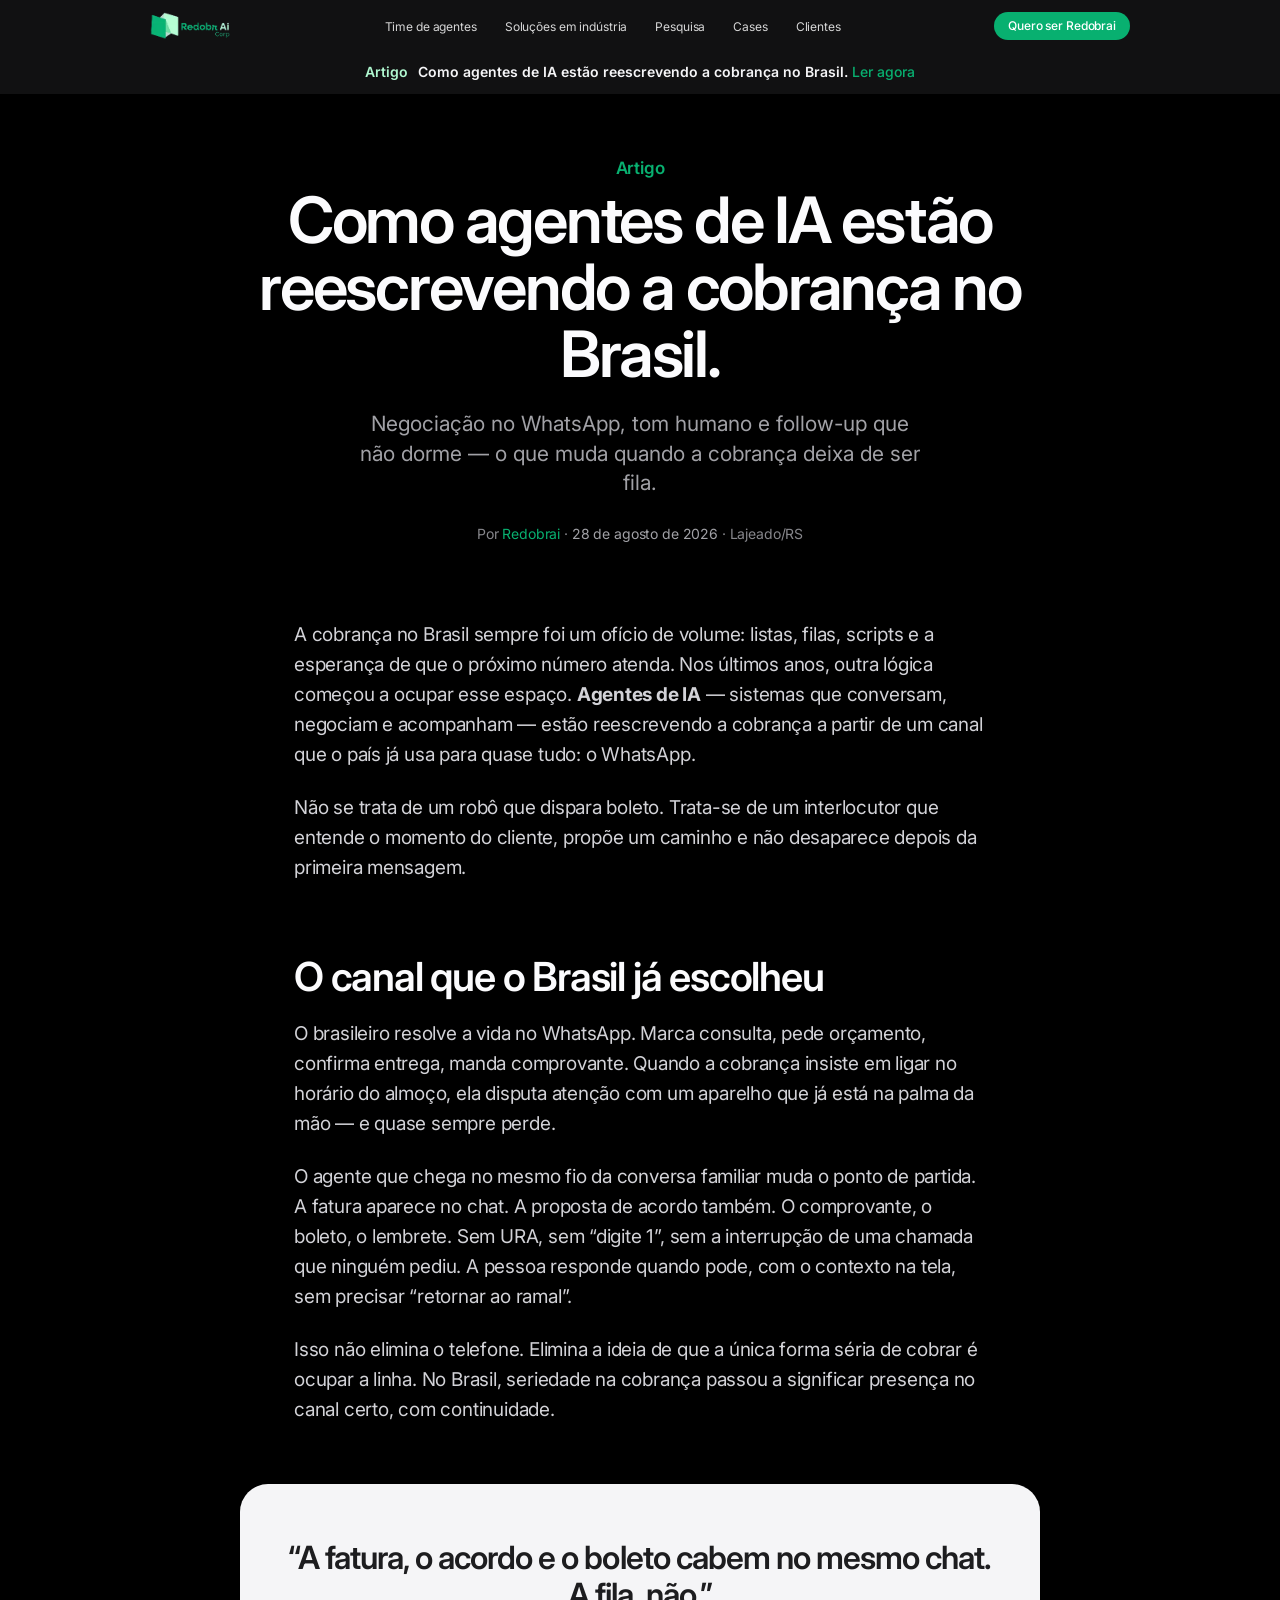
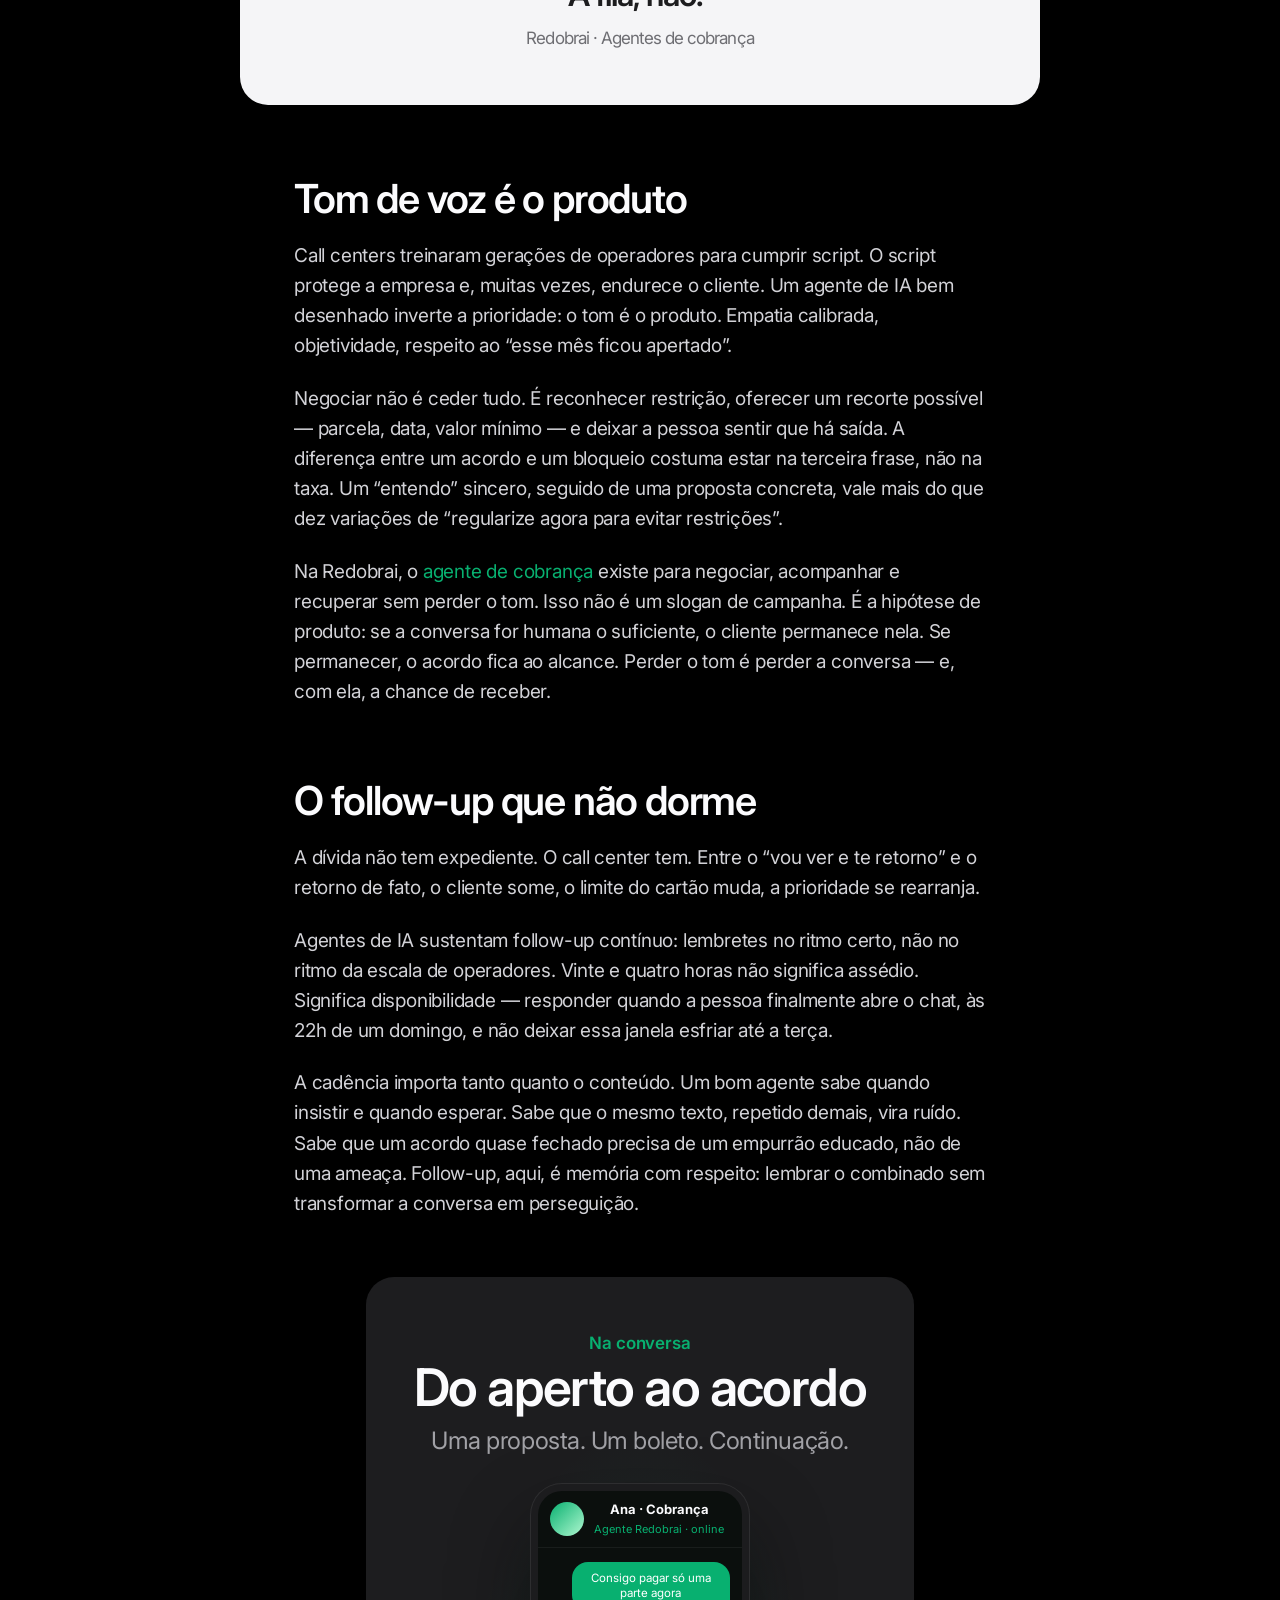
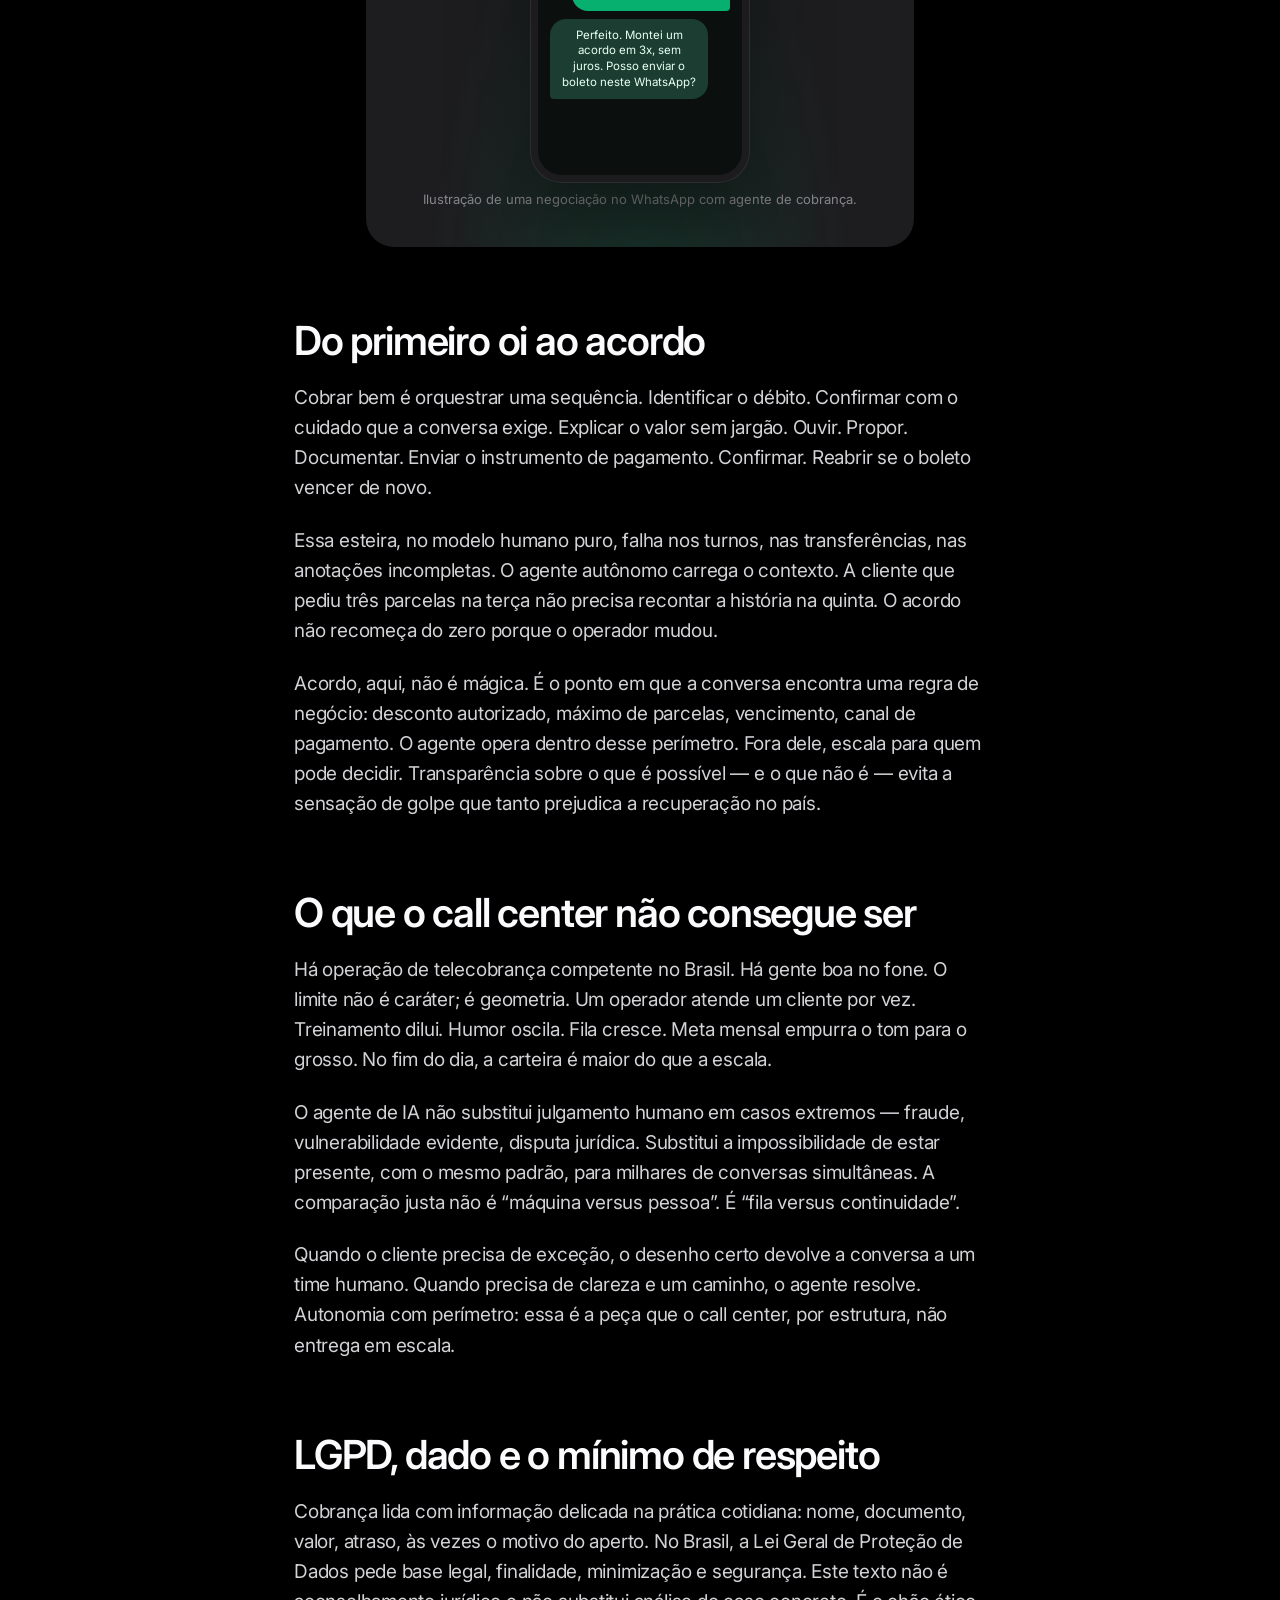
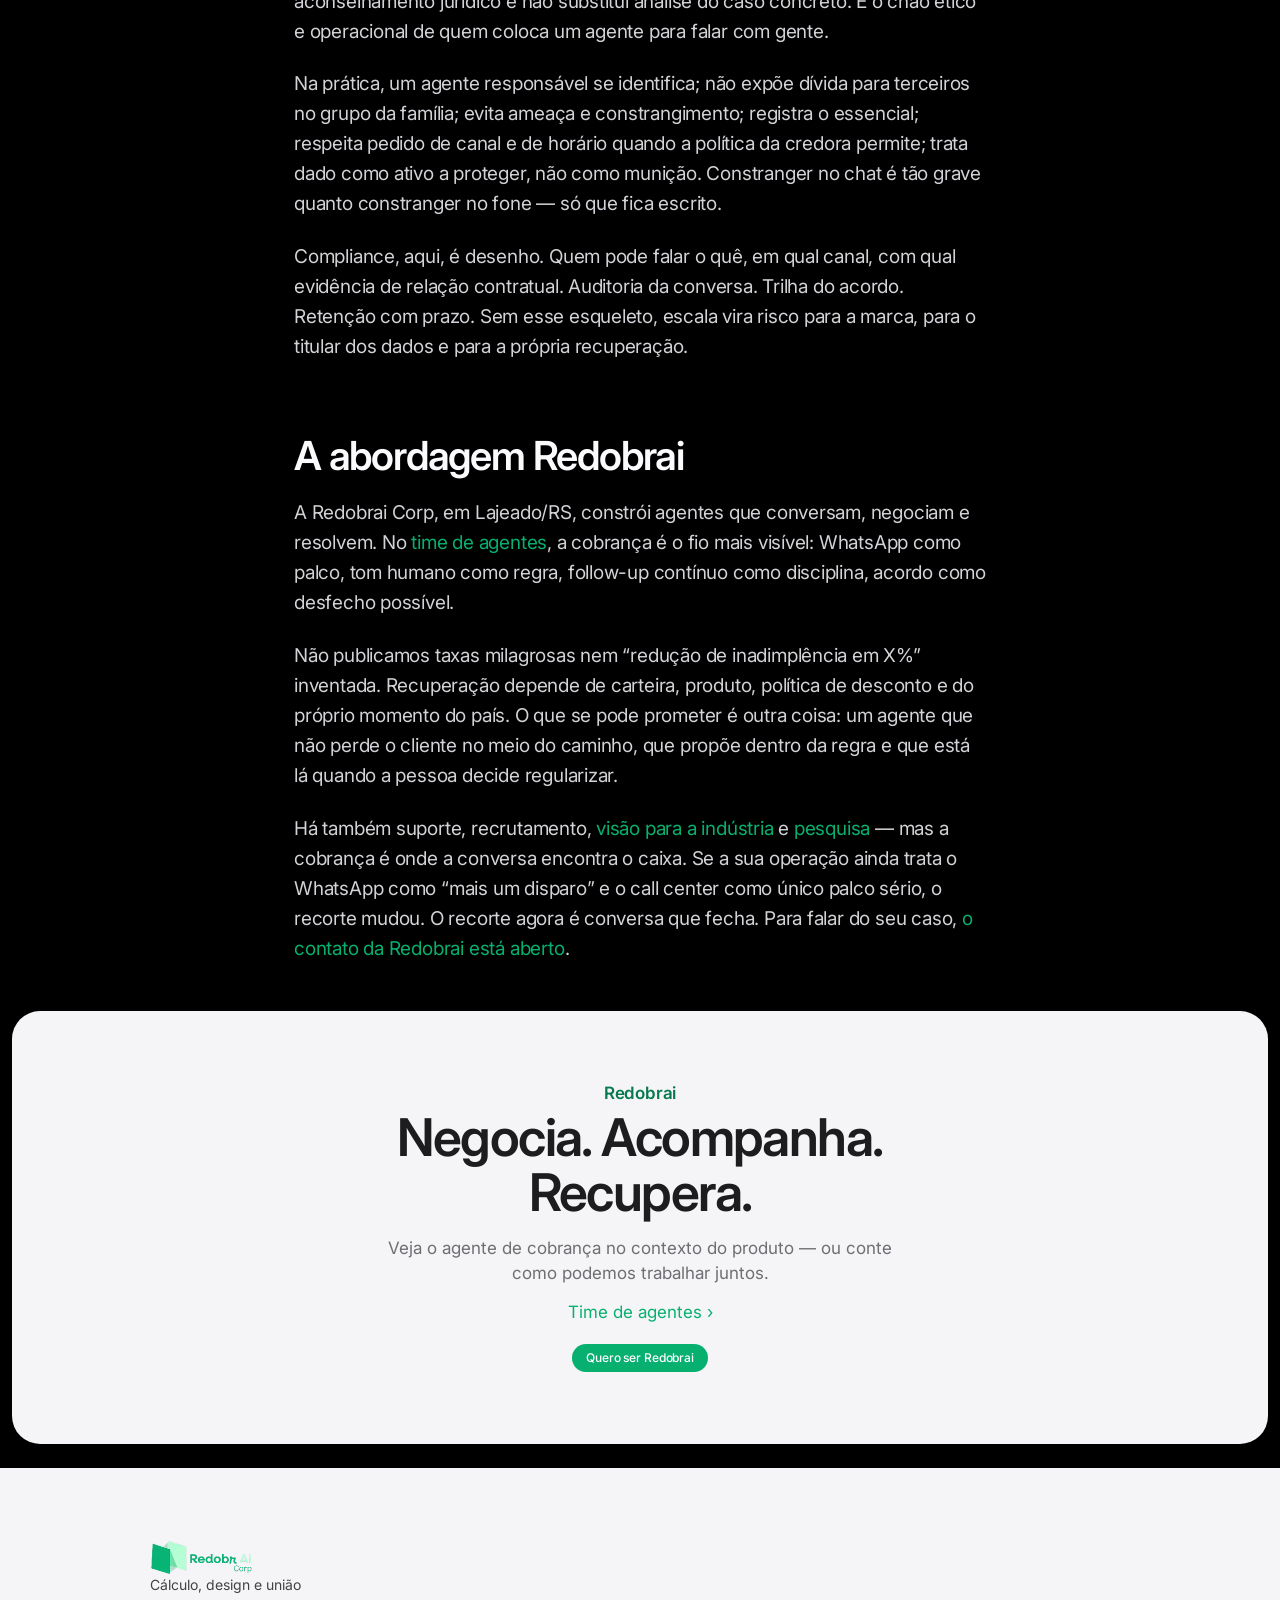
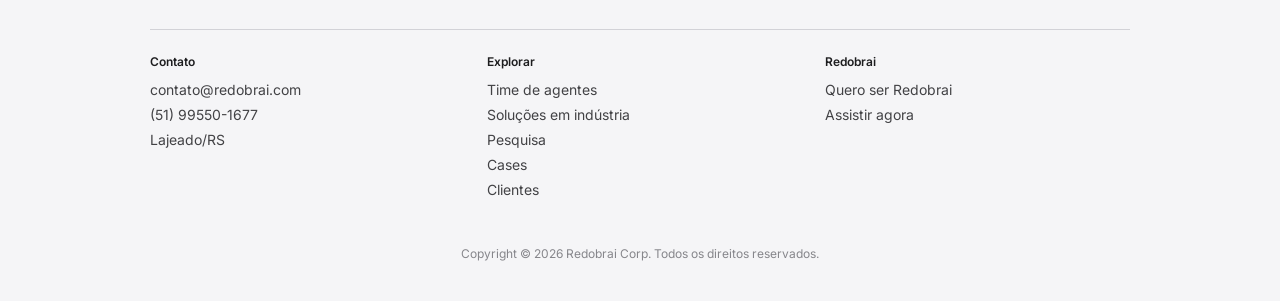
==== commit 72f8fbc9: "jfkwj" ====
--- a/como-agentes-de-ia-estao-reescrevendo-a-cobranca-no-brasil.html
+++ b/como-agentes-de-ia-estao-reescrevendo-a-cobranca-no-brasil.html
@@ -117,6 +117,7 @@
             <a href="index.html#industria">Soluções em indústria</a>
             <a href="index.html#pesquisa">Pesquisa</a>
             <a href="index.html#cases">Cases</a>
+            <a href="index.html#clientes">Clientes</a>
           </nav>
 
           <div class="nav__actions">
@@ -145,6 +146,7 @@
         <a href="index.html#industria">Soluções em indústria</a>
         <a href="index.html#pesquisa">Pesquisa</a>
         <a href="index.html#cases">Cases</a>
+        <a href="index.html#clientes">Clientes</a>
         <button class="btn btn--primary" type="button" data-open-join>
           Quero ser Redobrai
         </button>
@@ -442,6 +444,7 @@
           <a href="index.html#industria">Soluções em indústria</a>
           <a href="index.html#pesquisa">Pesquisa</a>
           <a href="index.html#cases">Cases</a>
+          <a href="index.html#clientes">Clientes</a>
         </div>
         <div>
           <h3>Redobrai</h3>
--- a/css/styles.css
+++ b/css/styles.css
@@ -873,13 +873,13 @@
   bottom: var(--origin);
   width: calc(var(--r) * 2);
   height: calc(var(--r) * 2);
-  border: 1px solid rgba(255, 255, 255, 0.11);
+  border: 1px solid rgba(255, 255, 255, 0.15);
   border-radius: 50%;
   transform: translate(-50%, 50%);
 }
 
 .clients-orbit__arc--soft {
-  border-color: rgba(8, 176, 112, 0.16);
+  border-color: rgba(8, 176, 112, 0.22);
 }
 
 .clients-orbit__nodes {
